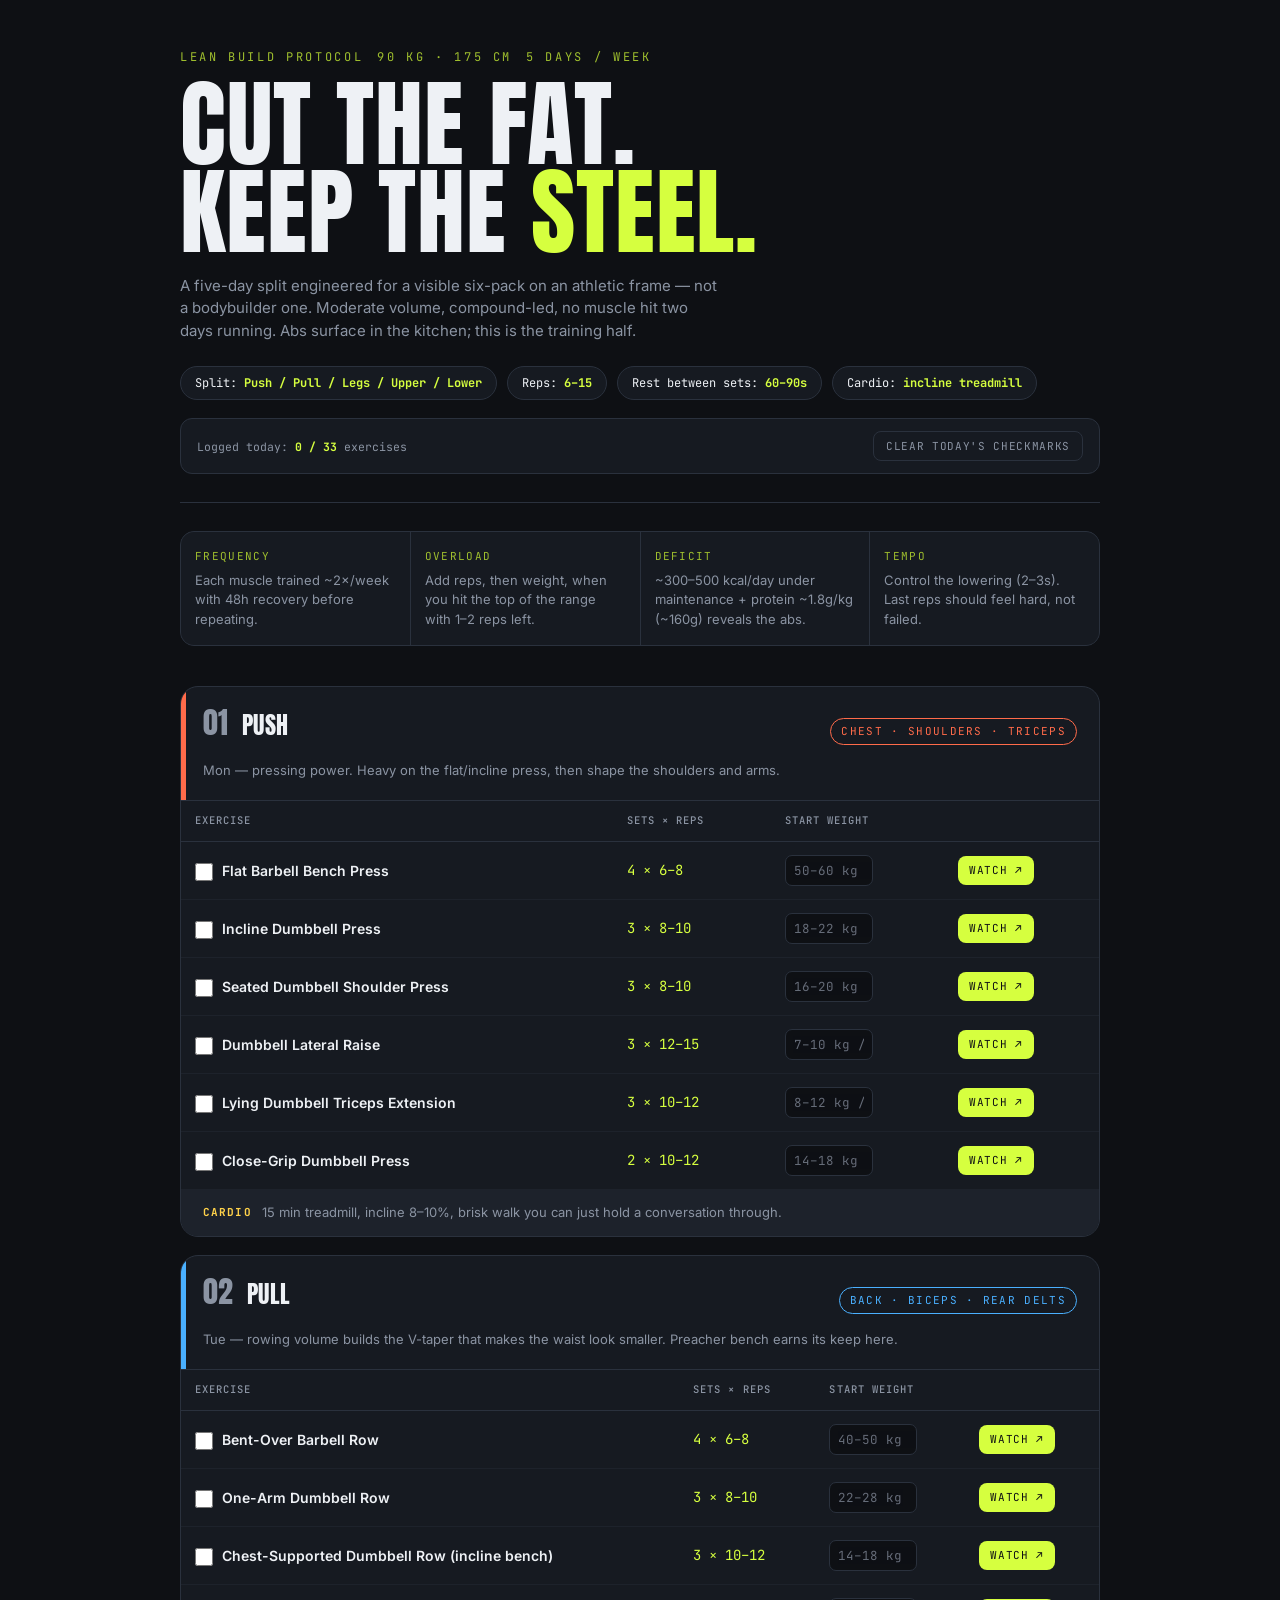
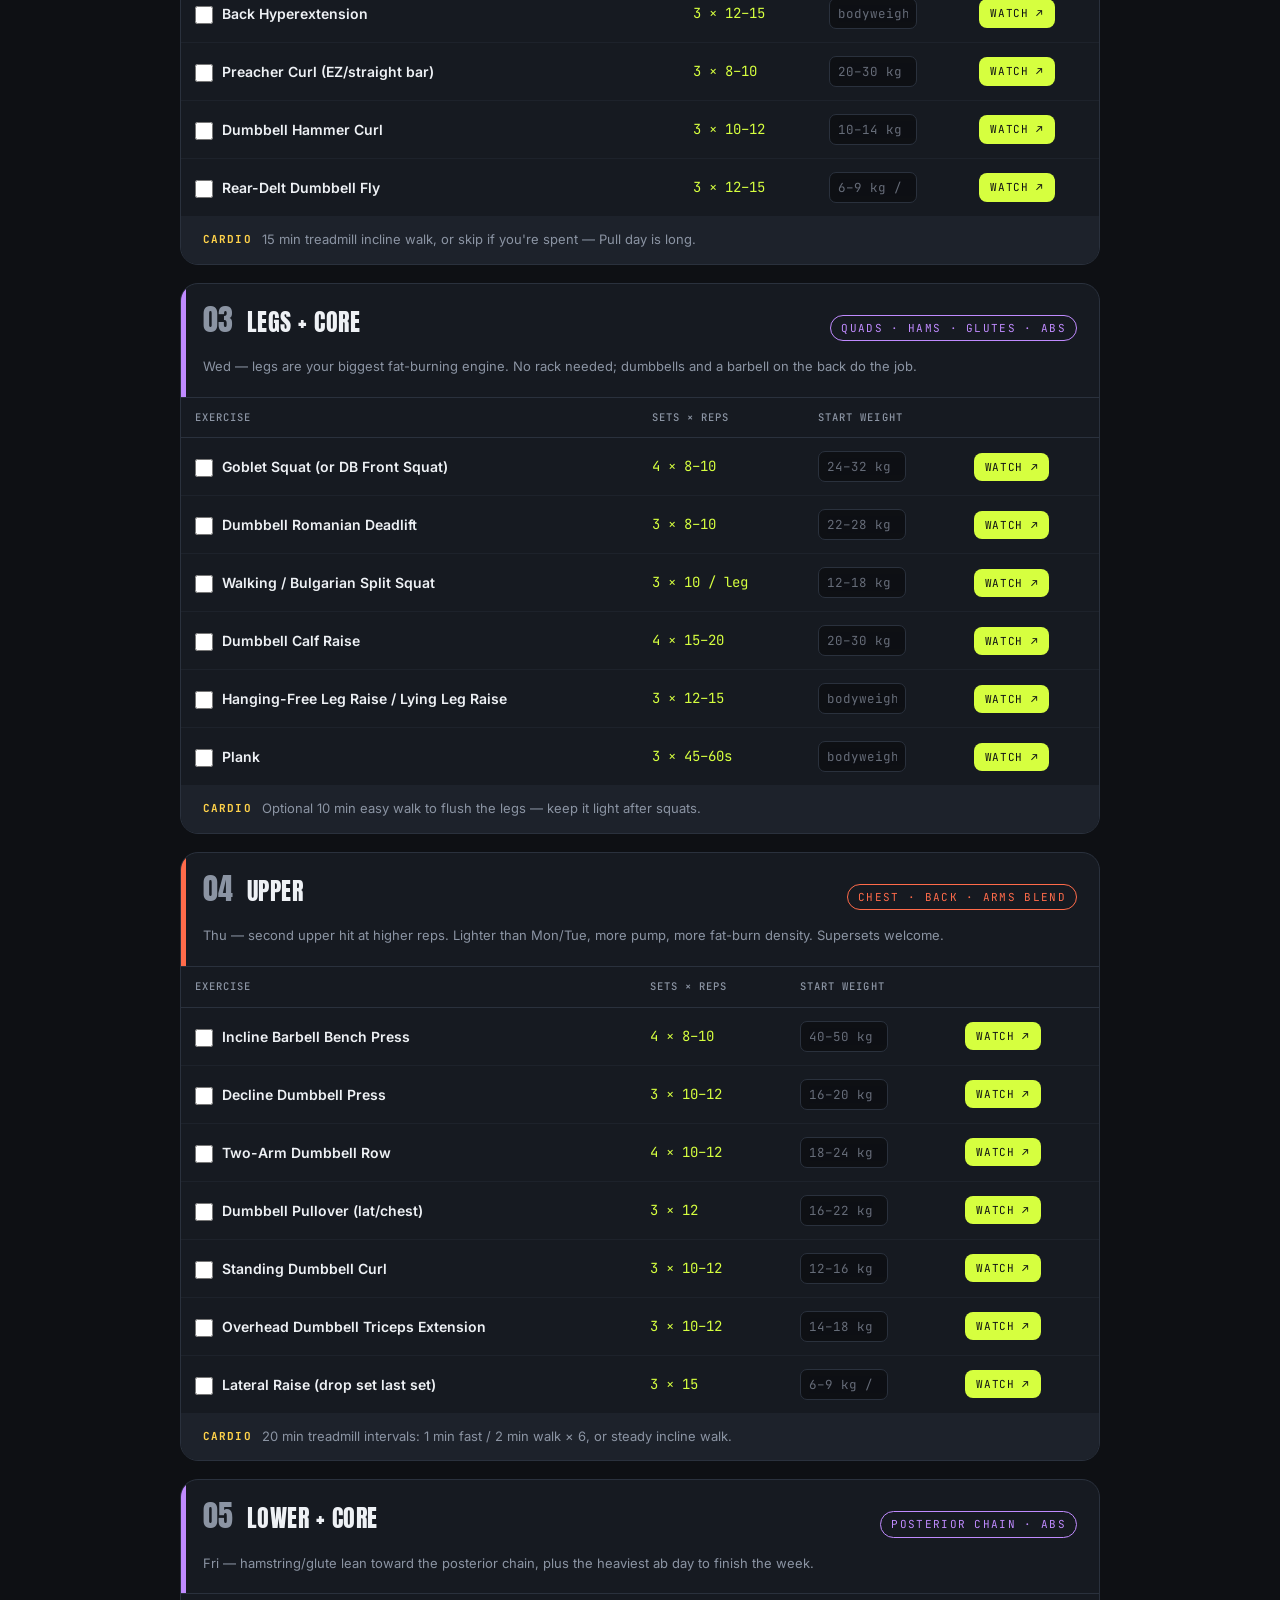
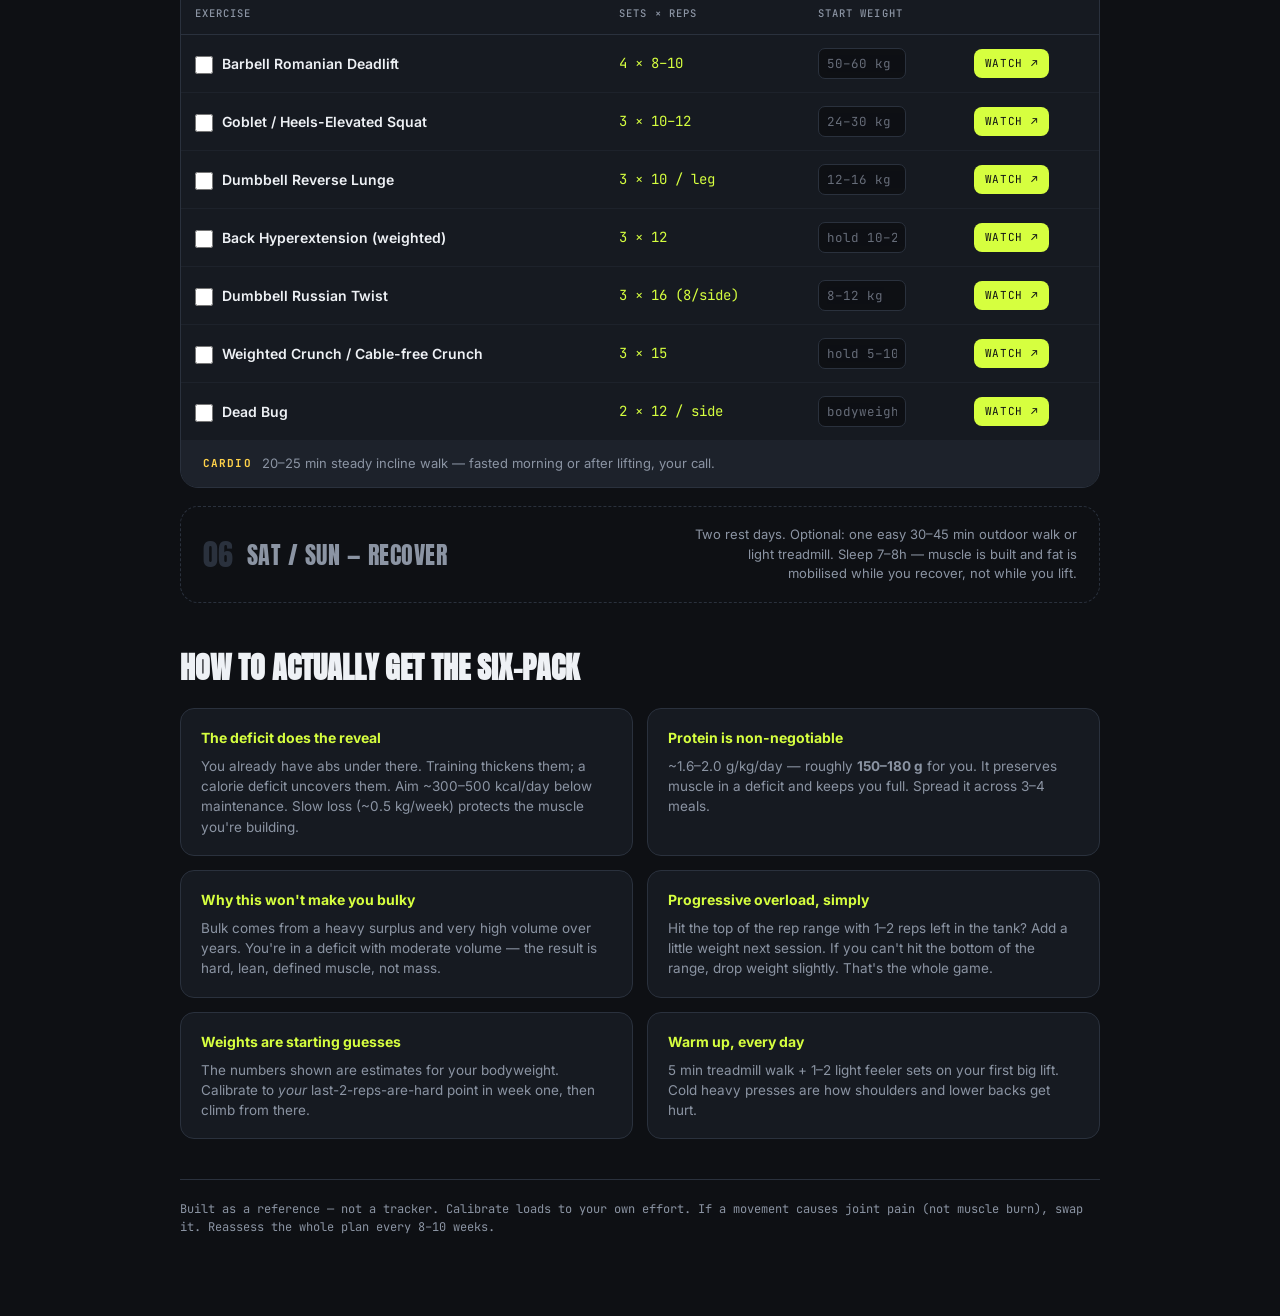
==== index.html @ 39e102d6 "chore: initial commit of existing single-page workout PWA" ====
<!DOCTYPE html>
<html lang="en">
<head>
<meta charset="UTF-8">
<meta name="viewport" content="width=device-width, initial-scale=1.0">
<title>5-Day Lean Build Plan</title>
<link rel="manifest" href="manifest.json">
<meta name="theme-color" content="#0e1014">
<link rel="icon" href="icon-192.png">
<link rel="apple-touch-icon" href="icon-192.png">
<meta name="apple-mobile-web-app-capable" content="yes">
<meta name="apple-mobile-web-app-status-bar-style" content="black-translucent">
<meta name="apple-mobile-web-app-title" content="Lean Build">
<link rel="preconnect" href="https://fonts.googleapis.com">
<link rel="preconnect" href="https://fonts.gstatic.com" crossorigin>
<link href="https://fonts.googleapis.com/css2?family=Anton&family=Inter:wght@400;500;600;700&family=JetBrains+Mono:wght@500;700&display=swap" rel="stylesheet">
<style>
  :root{
    --bg:#0e1014;
    --panel:#161a21;
    --panel-2:#1d222b;
    --line:#2a313d;
    --ink:#eef1f5;
    --muted:#8b94a3;
    --accent:#d6ff3f;     /* electrolyte lime */
    --accent-dim:#9fbf2e;
    --push:#ff6b4a;
    --pull:#4ab0ff;
    --legs:#c08bff;
    --core:#ffd24a;
  }
  *{box-sizing:border-box;margin:0;padding:0}
  html{scroll-behavior:smooth}
  body{
    background:var(--bg);
    color:var(--ink);
    font-family:'Inter',system-ui,sans-serif;
    line-height:1.5;
    padding:0 16px 80px;
    -webkit-font-smoothing:antialiased;
  }
  .wrap{max-width:920px;margin:0 auto}

  /* HERO */
  header{
    padding:48px 0 28px;
    border-bottom:1px solid var(--line);
    margin-bottom:8px;
  }
  .eyebrow{
    font-family:'JetBrains Mono',monospace;
    font-size:12px;letter-spacing:.22em;text-transform:uppercase;
    color:var(--accent-dim);
    display:flex;gap:14px;flex-wrap:wrap;
  }
  h1{
    font-family:'Anton',sans-serif;
    font-weight:400;
    font-size:clamp(44px,10vw,96px);
    line-height:.92;
    letter-spacing:.01em;
    text-transform:uppercase;
    margin:14px 0 18px;
  }
  h1 span{color:var(--accent)}
  .lede{color:var(--muted);max-width:60ch;font-size:15px}
  .stats{
    display:flex;flex-wrap:wrap;gap:10px;margin-top:24px;
  }
  .chip{
    font-family:'JetBrains Mono',monospace;
    font-size:12px;
    background:var(--panel);
    border:1px solid var(--line);
    border-radius:999px;
    padding:7px 14px;
    color:var(--ink);
  }
  .chip b{color:var(--accent)}

  /* PRINCIPLES STRIP */
  .principles{
    display:grid;grid-template-columns:repeat(4,1fr);gap:1px;
    background:var(--line);border:1px solid var(--line);border-radius:14px;
    overflow:hidden;margin:28px 0 40px;
  }
  .principles div{background:var(--panel);padding:16px 14px}
  .principles dt{font-family:'JetBrains Mono',monospace;font-size:11px;letter-spacing:.12em;text-transform:uppercase;color:var(--accent-dim);margin-bottom:6px}
  .principles dd{font-size:13px;color:var(--muted)}

  /* DAY CARD */
  .day{
    background:var(--panel);
    border:1px solid var(--line);
    border-radius:18px;
    margin-bottom:18px;
    overflow:hidden;
  }
  .day-head{
    display:flex;align-items:baseline;gap:14px;flex-wrap:wrap;
    padding:20px 22px;
    border-bottom:1px solid var(--line);
    position:relative;
  }
  .day-head::before{
    content:"";position:absolute;left:0;top:0;bottom:0;width:5px;background:var(--tag,var(--accent));
  }
  .daynum{
    font-family:'Anton',sans-serif;font-size:30px;line-height:1;color:var(--muted);
  }
  .daytitle{font-family:'Anton',sans-serif;font-size:24px;text-transform:uppercase;letter-spacing:.02em}
  .daytag{
    font-family:'JetBrains Mono',monospace;font-size:11px;letter-spacing:.12em;text-transform:uppercase;
    padding:4px 10px;border-radius:999px;border:1px solid var(--tag);color:var(--tag);margin-left:auto;
  }
  .focus{width:100%;font-size:13px;color:var(--muted);margin-top:2px}

  table{width:100%;border-collapse:collapse}
  thead th{
    font-family:'JetBrains Mono',monospace;font-size:10.5px;letter-spacing:.1em;text-transform:uppercase;
    color:var(--muted);text-align:left;padding:12px 14px;border-bottom:1px solid var(--line);font-weight:500;
  }
  tbody td{padding:13px 14px;border-bottom:1px solid var(--panel-2);font-size:14px;vertical-align:middle}
  tbody tr:last-child td{border-bottom:none}
  tbody tr:hover{background:var(--panel-2)}
  .ex{font-weight:600}
  .sets{font-family:'JetBrains Mono',monospace;color:var(--accent);white-space:nowrap}
  .wt{font-family:'JetBrains Mono',monospace;color:var(--muted);white-space:nowrap;font-size:13px}
  .go{
    display:inline-flex;align-items:center;gap:5px;
    font-family:'JetBrains Mono',monospace;font-size:11px;letter-spacing:.06em;text-transform:uppercase;
    color:var(--bg);background:var(--accent);text-decoration:none;
    padding:6px 11px;border-radius:8px;white-space:nowrap;transition:transform .12s,background .12s;
  }
  .go:hover{background:#fff;transform:translateY(-1px)}
  .finisher{
    padding:14px 22px;background:var(--panel-2);font-size:13px;color:var(--muted);
    display:flex;gap:10px;align-items:flex-start;
  }
  .finisher b{color:var(--core);font-family:'JetBrains Mono',monospace;font-size:11px;letter-spacing:.1em;text-transform:uppercase;flex-shrink:0;padding-top:1px}

  .rest{
    background:transparent;border:1px dashed var(--line);
    display:flex;align-items:center;gap:14px;padding:18px 22px;
  }
  .rest .daynum{color:var(--line)}
  .rest .daytitle{color:var(--muted)}
  .rest p{font-size:13px;color:var(--muted);margin-left:auto;text-align:right;max-width:48ch}

  /* NOTES */
  section.notes{margin-top:42px}
  .notes h2{font-family:'Anton',sans-serif;font-size:30px;text-transform:uppercase;margin-bottom:18px}
  .notegrid{display:grid;grid-template-columns:1fr 1fr;gap:14px}
  .note{background:var(--panel);border:1px solid var(--line);border-radius:14px;padding:18px 20px}
  .note h3{font-size:14px;margin-bottom:8px;color:var(--accent)}
  .note p,.note li{font-size:13.5px;color:var(--muted)}
  .note ul{padding-left:18px;margin-top:4px}
  .note li{margin-bottom:4px}
  footer{margin-top:40px;padding-top:20px;border-top:1px solid var(--line);font-size:12px;color:var(--muted);font-family:'JetBrains Mono',monospace}

  @media(max-width:680px){
    .principles{grid-template-columns:1fr 1fr}
    .notegrid{grid-template-columns:1fr}
    .wt-h{font-size:9px}
    .daytag{margin-left:0}
  }

  /* TRACKING UI */
  .log-check{
    width:18px;height:18px;margin-right:9px;vertical-align:middle;
    accent-color:var(--accent);cursor:pointer;
  }
  tr.done td.ex{color:var(--accent-dim);text-decoration:line-through;text-decoration-color:var(--line)}
  .wt-input{
    width:88px;background:var(--bg);border:1px solid var(--line);border-radius:7px;
    color:var(--ink);font-family:'JetBrains Mono',monospace;font-size:12.5px;
    padding:6px 8px;
  }
  .wt-input::placeholder{color:var(--muted);opacity:.7}
  .wt-input:focus{outline:none;border-color:var(--accent)}
  .track-bar{
    display:flex;align-items:center;justify-content:space-between;gap:12px;flex-wrap:wrap;
    margin:18px 0 0;padding:12px 16px;background:var(--panel);border:1px solid var(--line);border-radius:12px;
  }
  .track-bar span{font-family:'JetBrains Mono',monospace;font-size:11.5px;color:var(--muted)}
  .track-bar span b{color:var(--accent)}
  #reset-today{
    font-family:'JetBrains Mono',monospace;font-size:11px;letter-spacing:.06em;text-transform:uppercase;
    background:transparent;border:1px solid var(--line);color:var(--muted);
    padding:7px 12px;border-radius:8px;cursor:pointer;transition:border-color .12s,color .12s;
  }
  #reset-today:hover{border-color:var(--push);color:var(--push)}
</style>
</head>
<body>
<div class="wrap">

  <header>
    <div class="eyebrow"><span>Lean Build Protocol</span><span>90 KG · 175 CM</span><span>5 Days / Week</span></div>
    <h1>Cut the fat.<br>Keep the <span>steel.</span></h1>
    <p class="lede">A five-day split engineered for a visible six-pack on an athletic frame — not a bodybuilder one. Moderate volume, compound-led, no muscle hit two days running. Abs surface in the kitchen; this is the training half.</p>
    <div class="stats">
      <span class="chip">Split: <b>Push / Pull / Legs / Upper / Lower</b></span>
      <span class="chip">Reps: <b>6–15</b></span>
      <span class="chip">Rest between sets: <b>60–90s</b></span>
      <span class="chip">Cardio: <b>incline treadmill</b></span>
    </div>
    <div class="track-bar">
      <span id="track-summary">Loading your saved progress…</span>
      <button id="reset-today">Clear today's checkmarks</button>
    </div>
  </header>

  <dl class="principles">
    <div><dt>Frequency</dt><dd>Each muscle trained ~2×/week with 48h recovery before repeating.</dd></div>
    <div><dt>Overload</dt><dd>Add reps, then weight, when you hit the top of the range with 1–2 reps left.</dd></div>
    <div><dt>Deficit</dt><dd>~300–500 kcal/day under maintenance + protein ~1.8g/kg (~160g) reveals the abs.</dd></div>
    <div><dt>Tempo</dt><dd>Control the lowering (2–3s). Last reps should feel hard, not failed.</dd></div>
  </dl>

  <!-- DAY 1 -->
  <article class="day" style="--tag:var(--push)">
    <div class="day-head">
      <span class="daynum">01</span>
      <span class="daytitle">Push</span>
      <span class="daytag">Chest · Shoulders · Triceps</span>
      <p class="focus">Mon — pressing power. Heavy on the flat/incline press, then shape the shoulders and arms.</p>
    </div>
    <table>
      <thead><tr><th>Exercise</th><th>Sets × Reps</th><th class="wt-h">Start weight</th><th></th></tr></thead>
      <tbody>
        <tr><td class="ex">Flat Barbell Bench Press</td><td class="sets">4 × 6–8</td><td class="wt">50–60 kg bar</td><td><a class="go" target="_blank" href="https://www.google.com/search?q=flat+barbell+bench+press+how+to">Watch ↗</a></td></tr>
        <tr><td class="ex">Incline Dumbbell Press</td><td class="sets">3 × 8–10</td><td class="wt">18–22 kg / hand</td><td><a class="go" target="_blank" href="https://www.google.com/search?q=incline+dumbbell+press+form">Watch ↗</a></td></tr>
        <tr><td class="ex">Seated Dumbbell Shoulder Press</td><td class="sets">3 × 8–10</td><td class="wt">16–20 kg / hand</td><td><a class="go" target="_blank" href="https://www.google.com/search?q=seated+dumbbell+shoulder+press">Watch ↗</a></td></tr>
        <tr><td class="ex">Dumbbell Lateral Raise</td><td class="sets">3 × 12–15</td><td class="wt">7–10 kg / hand</td><td><a class="go" target="_blank" href="https://www.google.com/search?q=dumbbell+lateral+raise+form">Watch ↗</a></td></tr>
        <tr><td class="ex">Lying Dumbbell Triceps Extension</td><td class="sets">3 × 10–12</td><td class="wt">8–12 kg / hand</td><td><a class="go" target="_blank" href="https://www.google.com/search?q=lying+dumbbell+triceps+extension+skullcrusher">Watch ↗</a></td></tr>
        <tr><td class="ex">Close-Grip Dumbbell Press</td><td class="sets">2 × 10–12</td><td class="wt">14–18 kg / hand</td><td><a class="go" target="_blank" href="https://www.google.com/search?q=close+grip+dumbbell+press+triceps">Watch ↗</a></td></tr>
      </tbody>
    </table>
    <div class="finisher"><b>Cardio</b><span>15 min treadmill, incline 8–10%, brisk walk you can just hold a conversation through.</span></div>
  </article>

  <!-- DAY 2 -->
  <article class="day" style="--tag:var(--pull)">
    <div class="day-head">
      <span class="daynum">02</span>
      <span class="daytitle">Pull</span>
      <span class="daytag">Back · Biceps · Rear Delts</span>
      <p class="focus">Tue — rowing volume builds the V-taper that makes the waist look smaller. Preacher bench earns its keep here.</p>
    </div>
    <table>
      <thead><tr><th>Exercise</th><th>Sets × Reps</th><th class="wt-h">Start weight</th><th></th></tr></thead>
      <tbody>
        <tr><td class="ex">Bent-Over Barbell Row</td><td class="sets">4 × 6–8</td><td class="wt">40–50 kg bar</td><td><a class="go" target="_blank" href="https://www.google.com/search?q=bent+over+barbell+row+form">Watch ↗</a></td></tr>
        <tr><td class="ex">One-Arm Dumbbell Row</td><td class="sets">3 × 8–10</td><td class="wt">22–28 kg</td><td><a class="go" target="_blank" href="https://www.google.com/search?q=one+arm+dumbbell+row+form">Watch ↗</a></td></tr>
        <tr><td class="ex">Chest-Supported Dumbbell Row (incline bench)</td><td class="sets">3 × 10–12</td><td class="wt">14–18 kg / hand</td><td><a class="go" target="_blank" href="https://www.google.com/search?q=chest+supported+incline+dumbbell+row">Watch ↗</a></td></tr>
        <tr><td class="ex">Back Hyperextension</td><td class="sets">3 × 12–15</td><td class="wt">bodyweight → hold plate</td><td><a class="go" target="_blank" href="https://www.google.com/search?q=back+hyperextension+chair+form">Watch ↗</a></td></tr>
        <tr><td class="ex">Preacher Curl (EZ/straight bar)</td><td class="sets">3 × 8–10</td><td class="wt">20–30 kg bar</td><td><a class="go" target="_blank" href="https://www.google.com/search?q=barbell+preacher+curl+form">Watch ↗</a></td></tr>
        <tr><td class="ex">Dumbbell Hammer Curl</td><td class="sets">3 × 10–12</td><td class="wt">10–14 kg / hand</td><td><a class="go" target="_blank" href="https://www.google.com/search?q=dumbbell+hammer+curl+form">Watch ↗</a></td></tr>
        <tr><td class="ex">Rear-Delt Dumbbell Fly</td><td class="sets">3 × 12–15</td><td class="wt">6–9 kg / hand</td><td><a class="go" target="_blank" href="https://www.google.com/search?q=rear+delt+dumbbell+fly+bent+over">Watch ↗</a></td></tr>
      </tbody>
    </table>
    <div class="finisher"><b>Cardio</b><span>15 min treadmill incline walk, or skip if you're spent — Pull day is long.</span></div>
  </article>

  <!-- DAY 3 -->
  <article class="day" style="--tag:var(--legs)">
    <div class="day-head">
      <span class="daynum">03</span>
      <span class="daytitle">Legs + Core</span>
      <span class="daytag">Quads · Hams · Glutes · Abs</span>
      <p class="focus">Wed — legs are your biggest fat-burning engine. No rack needed; dumbbells and a barbell on the back do the job.</p>
    </div>
    <table>
      <thead><tr><th>Exercise</th><th>Sets × Reps</th><th class="wt-h">Start weight</th><th></th></tr></thead>
      <tbody>
        <tr><td class="ex">Goblet Squat (or DB Front Squat)</td><td class="sets">4 × 8–10</td><td class="wt">24–32 kg DB</td><td><a class="go" target="_blank" href="https://www.google.com/search?q=goblet+squat+form">Watch ↗</a></td></tr>
        <tr><td class="ex">Dumbbell Romanian Deadlift</td><td class="sets">3 × 8–10</td><td class="wt">22–28 kg / hand</td><td><a class="go" target="_blank" href="https://www.google.com/search?q=dumbbell+romanian+deadlift+form">Watch ↗</a></td></tr>
        <tr><td class="ex">Walking / Bulgarian Split Squat</td><td class="sets">3 × 10 / leg</td><td class="wt">12–18 kg / hand</td><td><a class="go" target="_blank" href="https://www.google.com/search?q=bulgarian+split+squat+dumbbell+form">Watch ↗</a></td></tr>
        <tr><td class="ex">Dumbbell Calf Raise</td><td class="sets">4 × 15–20</td><td class="wt">20–30 kg / hand</td><td><a class="go" target="_blank" href="https://www.google.com/search?q=standing+dumbbell+calf+raise">Watch ↗</a></td></tr>
        <tr><td class="ex">Hanging-Free Leg Raise / Lying Leg Raise</td><td class="sets">3 × 12–15</td><td class="wt">bodyweight</td><td><a class="go" target="_blank" href="https://www.google.com/search?q=lying+leg+raise+abs+form">Watch ↗</a></td></tr>
        <tr><td class="ex">Plank</td><td class="sets">3 × 45–60s</td><td class="wt">bodyweight</td><td><a class="go" target="_blank" href="https://www.google.com/search?q=plank+exercise+form">Watch ↗</a></td></tr>
      </tbody>
    </table>
    <div class="finisher"><b>Cardio</b><span>Optional 10 min easy walk to flush the legs — keep it light after squats.</span></div>
  </article>

  <!-- DAY 4 -->
  <article class="day" style="--tag:var(--push)">
    <div class="day-head">
      <span class="daynum">04</span>
      <span class="daytitle">Upper</span>
      <span class="daytag">Chest · Back · Arms blend</span>
      <p class="focus">Thu — second upper hit at higher reps. Lighter than Mon/Tue, more pump, more fat-burn density. Supersets welcome.</p>
    </div>
    <table>
      <thead><tr><th>Exercise</th><th>Sets × Reps</th><th class="wt-h">Start weight</th><th></th></tr></thead>
      <tbody>
        <tr><td class="ex">Incline Barbell Bench Press</td><td class="sets">4 × 8–10</td><td class="wt">40–50 kg bar</td><td><a class="go" target="_blank" href="https://www.google.com/search?q=incline+barbell+bench+press+form">Watch ↗</a></td></tr>
        <tr><td class="ex">Decline Dumbbell Press</td><td class="sets">3 × 10–12</td><td class="wt">16–20 kg / hand</td><td><a class="go" target="_blank" href="https://www.google.com/search?q=decline+dumbbell+press+form">Watch ↗</a></td></tr>
        <tr><td class="ex">Two-Arm Dumbbell Row</td><td class="sets">4 × 10–12</td><td class="wt">18–24 kg / hand</td><td><a class="go" target="_blank" href="https://www.google.com/search?q=two+arm+dumbbell+row+bent+over">Watch ↗</a></td></tr>
        <tr><td class="ex">Dumbbell Pullover (lat/chest)</td><td class="sets">3 × 12</td><td class="wt">16–22 kg</td><td><a class="go" target="_blank" href="https://www.google.com/search?q=dumbbell+pullover+form">Watch ↗</a></td></tr>
        <tr><td class="ex">Standing Dumbbell Curl</td><td class="sets">3 × 10–12</td><td class="wt">12–16 kg / hand</td><td><a class="go" target="_blank" href="https://www.google.com/search?q=standing+dumbbell+biceps+curl+form">Watch ↗</a></td></tr>
        <tr><td class="ex">Overhead Dumbbell Triceps Extension</td><td class="sets">3 × 10–12</td><td class="wt">14–18 kg</td><td><a class="go" target="_blank" href="https://www.google.com/search?q=overhead+dumbbell+triceps+extension">Watch ↗</a></td></tr>
        <tr><td class="ex">Lateral Raise (drop set last set)</td><td class="sets">3 × 15</td><td class="wt">6–9 kg / hand</td><td><a class="go" target="_blank" href="https://www.google.com/search?q=dumbbell+lateral+raise+drop+set">Watch ↗</a></td></tr>
      </tbody>
    </table>
    <div class="finisher"><b>Cardio</b><span>20 min treadmill intervals: 1 min fast / 2 min walk × 6, or steady incline walk.</span></div>
  </article>

  <!-- DAY 5 -->
  <article class="day" style="--tag:var(--legs)">
    <div class="day-head">
      <span class="daynum">05</span>
      <span class="daytitle">Lower + Core</span>
      <span class="daytag">Posterior chain · Abs</span>
      <p class="focus">Fri — hamstring/glute lean toward the posterior chain, plus the heaviest ab day to finish the week.</p>
    </div>
    <table>
      <thead><tr><th>Exercise</th><th>Sets × Reps</th><th class="wt-h">Start weight</th><th></th></tr></thead>
      <tbody>
        <tr><td class="ex">Barbell Romanian Deadlift</td><td class="sets">4 × 8–10</td><td class="wt">50–60 kg bar</td><td><a class="go" target="_blank" href="https://www.google.com/search?q=barbell+romanian+deadlift+form">Watch ↗</a></td></tr>
        <tr><td class="ex">Goblet / Heels-Elevated Squat</td><td class="sets">3 × 10–12</td><td class="wt">24–30 kg DB</td><td><a class="go" target="_blank" href="https://www.google.com/search?q=heels+elevated+goblet+squat">Watch ↗</a></td></tr>
        <tr><td class="ex">Dumbbell Reverse Lunge</td><td class="sets">3 × 10 / leg</td><td class="wt">12–16 kg / hand</td><td><a class="go" target="_blank" href="https://www.google.com/search?q=dumbbell+reverse+lunge+form">Watch ↗</a></td></tr>
        <tr><td class="ex">Back Hyperextension (weighted)</td><td class="sets">3 × 12</td><td class="wt">hold 10–20 kg plate</td><td><a class="go" target="_blank" href="https://www.google.com/search?q=weighted+back+hyperextension">Watch ↗</a></td></tr>
        <tr><td class="ex">Dumbbell Russian Twist</td><td class="sets">3 × 16 (8/side)</td><td class="wt">8–12 kg</td><td><a class="go" target="_blank" href="https://www.google.com/search?q=dumbbell+russian+twist+form">Watch ↗</a></td></tr>
        <tr><td class="ex">Weighted Crunch / Cable-free Crunch</td><td class="sets">3 × 15</td><td class="wt">hold 5–10 kg DB</td><td><a class="go" target="_blank" href="https://www.google.com/search?q=weighted+crunch+form">Watch ↗</a></td></tr>
        <tr><td class="ex">Dead Bug</td><td class="sets">2 × 12 / side</td><td class="wt">bodyweight</td><td><a class="go" target="_blank" href="https://www.google.com/search?q=dead+bug+core+exercise">Watch ↗</a></td></tr>
      </tbody>
    </table>
    <div class="finisher"><b>Cardio</b><span>20–25 min steady incline walk — fasted morning or after lifting, your call.</span></div>
  </article>

  <!-- REST -->
  <article class="day rest">
    <span class="daynum">06</span>
    <span class="daytitle">Sat / Sun — Recover</span>
    <p>Two rest days. Optional: one easy 30–45 min outdoor walk or light treadmill. Sleep 7–8h — muscle is built and fat is mobilised while you recover, not while you lift.</p>
  </article>

  <!-- NOTES -->
  <section class="notes">
    <h2>How to actually get the six-pack</h2>
    <div class="notegrid">
      <div class="note">
        <h3>The deficit does the reveal</h3>
        <p>You already have abs under there. Training thickens them; a calorie deficit uncovers them. Aim ~300–500 kcal/day below maintenance. Slow loss (~0.5 kg/week) protects the muscle you're building.</p>
      </div>
      <div class="note">
        <h3>Protein is non-negotiable</h3>
        <p>~1.6–2.0 g/kg/day — roughly <b>150–180 g</b> for you. It preserves muscle in a deficit and keeps you full. Spread it across 3–4 meals.</p>
      </div>
      <div class="note">
        <h3>Why this won't make you bulky</h3>
        <p>Bulk comes from a heavy surplus and very high volume over years. You're in a deficit with moderate volume — the result is hard, lean, defined muscle, not mass.</p>
      </div>
      <div class="note">
        <h3>Progressive overload, simply</h3>
        <p>Hit the top of the rep range with 1–2 reps left in the tank? Add a little weight next session. If you can't hit the bottom of the range, drop weight slightly. That's the whole game.</p>
      </div>
      <div class="note">
        <h3>Weights are starting guesses</h3>
        <p>The numbers shown are estimates for your bodyweight. Calibrate to <i>your</i> last-2-reps-are-hard point in week one, then climb from there.</p>
      </div>
      <div class="note">
        <h3>Warm up, every day</h3>
        <p>5 min treadmill walk + 1–2 light feeler sets on your first big lift. Cold heavy presses are how shoulders and lower backs get hurt.</p>
      </div>
    </div>
  </section>

  <footer>
    Built as a reference — not a tracker. Calibrate loads to your own effort. If a movement causes joint pain (not muscle burn), swap it. Reassess the whole plan every 8–10 weeks.
  </footer>

</div>

<script>
(function(){
  var STORAGE_KEY = 'leanbuild-progress-v1';
  var today = new Date().toISOString().slice(0,10);
  var store = {};
  try { store = JSON.parse(localStorage.getItem(STORAGE_KEY)) || {}; } catch(e){ store = {}; }

  function slug(s){
    return s.toLowerCase().replace(/[^a-z0-9]+/g,'-').replace(/(^-|-$)/g,'');
  }
  function save(){
    localStorage.setItem(STORAGE_KEY, JSON.stringify(store));
    updateSummary();
  }
  function updateSummary(){
    var total = 0, doneToday = 0;
    document.querySelectorAll('article.day tbody tr').forEach(function(tr){ total++; if(tr.classList.contains('done')) doneToday++; });
    var el = document.getElementById('track-summary');
    if(el) el.innerHTML = 'Logged today: <b>' + doneToday + ' / ' + total + '</b> exercises';
  }

  document.querySelectorAll('article.day').forEach(function(day){
    var dayNumEl = day.querySelector('.daynum');
    if(!dayNumEl) return;
    var dayId = 'd' + dayNumEl.textContent.trim();

    day.querySelectorAll('tbody tr').forEach(function(tr){
      var exCell = tr.querySelector('td.ex');
      var wtCell = tr.querySelector('td.wt');
      if(!exCell) return;
      var exId = dayId + '-' + slug(exCell.textContent);
      var rec = store[exId] || {};

      var cb = document.createElement('input');
      cb.type = 'checkbox';
      cb.className = 'log-check';
      cb.checked = rec.done === today;
      if(cb.checked) tr.classList.add('done');
      cb.addEventListener('change', function(){
        store[exId] = store[exId] || {};
        store[exId].done = cb.checked ? today : null;
        tr.classList.toggle('done', cb.checked);
        save();
      });
      exCell.prepend(cb);

      if(wtCell){
        var original = wtCell.textContent.trim();
        wtCell.innerHTML = '';
        var input = document.createElement('input');
        input.type = 'text';
        input.className = 'wt-input';
        input.placeholder = original;
        input.value = rec.weight || '';
        input.addEventListener('change', function(){
          store[exId] = store[exId] || {};
          store[exId].weight = input.value;
          save();
        });
        wtCell.appendChild(input);
      }
    });
  });

  updateSummary();

  var resetBtn = document.getElementById('reset-today');
  if(resetBtn){
    resetBtn.addEventListener('click', function(){
      if(!confirm("Clear today's checkmarks? Your logged weights stay saved.")) return;
      Object.keys(store).forEach(function(k){ if(store[k]) store[k].done = null; });
      save();
      location.reload();
    });
  }

  if('serviceWorker' in navigator){
    window.addEventListener('load', function(){
      navigator.serviceWorker.register('sw.js').catch(function(){});
    });
  }
})();
</script>

</body>
</html>
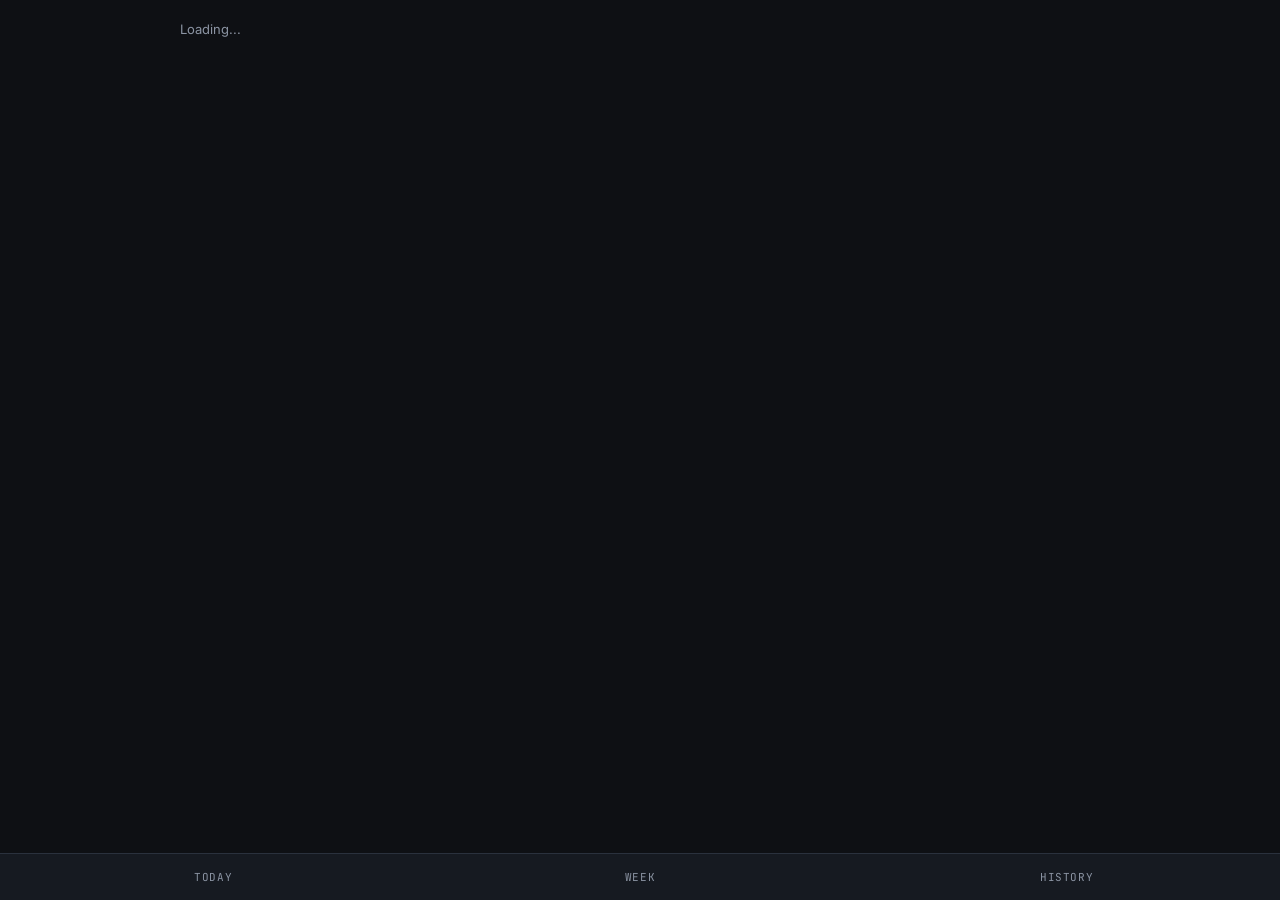
==== commit e39d1063: "feat: scaffold multi-file PWA shell with bottom nav" ====
--- a/index.html
+++ b/index.html
@@ -3,7 +3,7 @@
 <head>
 <meta charset="UTF-8">
 <meta name="viewport" content="width=device-width, initial-scale=1.0">
-<title>5-Day Lean Build Plan</title>
+<title>Lean Build</title>
 <link rel="manifest" href="manifest.json">
 <meta name="theme-color" content="#0e1014">
 <link rel="icon" href="icon-192.png">
@@ -14,450 +14,17 @@
 <link rel="preconnect" href="https://fonts.googleapis.com">
 <link rel="preconnect" href="https://fonts.gstatic.com" crossorigin>
 <link href="https://fonts.googleapis.com/css2?family=Anton&family=Inter:wght@400;500;600;700&family=JetBrains+Mono:wght@500;700&display=swap" rel="stylesheet">
-<style>
-  :root{
-    --bg:#0e1014;
-    --panel:#161a21;
-    --panel-2:#1d222b;
-    --line:#2a313d;
-    --ink:#eef1f5;
-    --muted:#8b94a3;
-    --accent:#d6ff3f;     /* electrolyte lime */
-    --accent-dim:#9fbf2e;
-    --push:#ff6b4a;
-    --pull:#4ab0ff;
-    --legs:#c08bff;
-    --core:#ffd24a;
-  }
-  *{box-sizing:border-box;margin:0;padding:0}
-  html{scroll-behavior:smooth}
-  body{
-    background:var(--bg);
-    color:var(--ink);
-    font-family:'Inter',system-ui,sans-serif;
-    line-height:1.5;
-    padding:0 16px 80px;
-    -webkit-font-smoothing:antialiased;
-  }
-  .wrap{max-width:920px;margin:0 auto}
-
-  /* HERO */
-  header{
-    padding:48px 0 28px;
-    border-bottom:1px solid var(--line);
-    margin-bottom:8px;
-  }
-  .eyebrow{
-    font-family:'JetBrains Mono',monospace;
-    font-size:12px;letter-spacing:.22em;text-transform:uppercase;
-    color:var(--accent-dim);
-    display:flex;gap:14px;flex-wrap:wrap;
-  }
-  h1{
-    font-family:'Anton',sans-serif;
-    font-weight:400;
-    font-size:clamp(44px,10vw,96px);
-    line-height:.92;
-    letter-spacing:.01em;
-    text-transform:uppercase;
-    margin:14px 0 18px;
-  }
-  h1 span{color:var(--accent)}
-  .lede{color:var(--muted);max-width:60ch;font-size:15px}
-  .stats{
-    display:flex;flex-wrap:wrap;gap:10px;margin-top:24px;
-  }
-  .chip{
-    font-family:'JetBrains Mono',monospace;
-    font-size:12px;
-    background:var(--panel);
-    border:1px solid var(--line);
-    border-radius:999px;
-    padding:7px 14px;
-    color:var(--ink);
-  }
-  .chip b{color:var(--accent)}
-
-  /* PRINCIPLES STRIP */
-  .principles{
-    display:grid;grid-template-columns:repeat(4,1fr);gap:1px;
-    background:var(--line);border:1px solid var(--line);border-radius:14px;
-    overflow:hidden;margin:28px 0 40px;
-  }
-  .principles div{background:var(--panel);padding:16px 14px}
-  .principles dt{font-family:'JetBrains Mono',monospace;font-size:11px;letter-spacing:.12em;text-transform:uppercase;color:var(--accent-dim);margin-bottom:6px}
-  .principles dd{font-size:13px;color:var(--muted)}
-
-  /* DAY CARD */
-  .day{
-    background:var(--panel);
-    border:1px solid var(--line);
-    border-radius:18px;
-    margin-bottom:18px;
-    overflow:hidden;
-  }
-  .day-head{
-    display:flex;align-items:baseline;gap:14px;flex-wrap:wrap;
-    padding:20px 22px;
-    border-bottom:1px solid var(--line);
-    position:relative;
-  }
-  .day-head::before{
-    content:"";position:absolute;left:0;top:0;bottom:0;width:5px;background:var(--tag,var(--accent));
-  }
-  .daynum{
-    font-family:'Anton',sans-serif;font-size:30px;line-height:1;color:var(--muted);
-  }
-  .daytitle{font-family:'Anton',sans-serif;font-size:24px;text-transform:uppercase;letter-spacing:.02em}
-  .daytag{
-    font-family:'JetBrains Mono',monospace;font-size:11px;letter-spacing:.12em;text-transform:uppercase;
-    padding:4px 10px;border-radius:999px;border:1px solid var(--tag);color:var(--tag);margin-left:auto;
-  }
-  .focus{width:100%;font-size:13px;color:var(--muted);margin-top:2px}
-
-  table{width:100%;border-collapse:collapse}
-  thead th{
-    font-family:'JetBrains Mono',monospace;font-size:10.5px;letter-spacing:.1em;text-transform:uppercase;
-    color:var(--muted);text-align:left;padding:12px 14px;border-bottom:1px solid var(--line);font-weight:500;
-  }
-  tbody td{padding:13px 14px;border-bottom:1px solid var(--panel-2);font-size:14px;vertical-align:middle}
-  tbody tr:last-child td{border-bottom:none}
-  tbody tr:hover{background:var(--panel-2)}
-  .ex{font-weight:600}
-  .sets{font-family:'JetBrains Mono',monospace;color:var(--accent);white-space:nowrap}
-  .wt{font-family:'JetBrains Mono',monospace;color:var(--muted);white-space:nowrap;font-size:13px}
-  .go{
-    display:inline-flex;align-items:center;gap:5px;
-    font-family:'JetBrains Mono',monospace;font-size:11px;letter-spacing:.06em;text-transform:uppercase;
-    color:var(--bg);background:var(--accent);text-decoration:none;
-    padding:6px 11px;border-radius:8px;white-space:nowrap;transition:transform .12s,background .12s;
-  }
-  .go:hover{background:#fff;transform:translateY(-1px)}
-  .finisher{
-    padding:14px 22px;background:var(--panel-2);font-size:13px;color:var(--muted);
-    display:flex;gap:10px;align-items:flex-start;
-  }
-  .finisher b{color:var(--core);font-family:'JetBrains Mono',monospace;font-size:11px;letter-spacing:.1em;text-transform:uppercase;flex-shrink:0;padding-top:1px}
-
-  .rest{
-    background:transparent;border:1px dashed var(--line);
-    display:flex;align-items:center;gap:14px;padding:18px 22px;
-  }
-  .rest .daynum{color:var(--line)}
-  .rest .daytitle{color:var(--muted)}
-  .rest p{font-size:13px;color:var(--muted);margin-left:auto;text-align:right;max-width:48ch}
-
-  /* NOTES */
-  section.notes{margin-top:42px}
-  .notes h2{font-family:'Anton',sans-serif;font-size:30px;text-transform:uppercase;margin-bottom:18px}
-  .notegrid{display:grid;grid-template-columns:1fr 1fr;gap:14px}
-  .note{background:var(--panel);border:1px solid var(--line);border-radius:14px;padding:18px 20px}
-  .note h3{font-size:14px;margin-bottom:8px;color:var(--accent)}
-  .note p,.note li{font-size:13.5px;color:var(--muted)}
-  .note ul{padding-left:18px;margin-top:4px}
-  .note li{margin-bottom:4px}
-  footer{margin-top:40px;padding-top:20px;border-top:1px solid var(--line);font-size:12px;color:var(--muted);font-family:'JetBrains Mono',monospace}
-
-  @media(max-width:680px){
-    .principles{grid-template-columns:1fr 1fr}
-    .notegrid{grid-template-columns:1fr}
-    .wt-h{font-size:9px}
-    .daytag{margin-left:0}
-  }
-
-  /* TRACKING UI */
-  .log-check{
-    width:18px;height:18px;margin-right:9px;vertical-align:middle;
-    accent-color:var(--accent);cursor:pointer;
-  }
-  tr.done td.ex{color:var(--accent-dim);text-decoration:line-through;text-decoration-color:var(--line)}
-  .wt-input{
-    width:88px;background:var(--bg);border:1px solid var(--line);border-radius:7px;
-    color:var(--ink);font-family:'JetBrains Mono',monospace;font-size:12.5px;
-    padding:6px 8px;
-  }
-  .wt-input::placeholder{color:var(--muted);opacity:.7}
-  .wt-input:focus{outline:none;border-color:var(--accent)}
-  .track-bar{
-    display:flex;align-items:center;justify-content:space-between;gap:12px;flex-wrap:wrap;
-    margin:18px 0 0;padding:12px 16px;background:var(--panel);border:1px solid var(--line);border-radius:12px;
-  }
-  .track-bar span{font-family:'JetBrains Mono',monospace;font-size:11.5px;color:var(--muted)}
-  .track-bar span b{color:var(--accent)}
-  #reset-today{
-    font-family:'JetBrains Mono',monospace;font-size:11px;letter-spacing:.06em;text-transform:uppercase;
-    background:transparent;border:1px solid var(--line);color:var(--muted);
-    padding:7px 12px;border-radius:8px;cursor:pointer;transition:border-color .12s,color .12s;
-  }
-  #reset-today:hover{border-color:var(--push);color:var(--push)}
-</style>
+<link rel="stylesheet" href="css/styles.css">
 </head>
 <body>
-<div class="wrap">
+<div class="wrap" id="view-root"></div>
 
-  <header>
-    <div class="eyebrow"><span>Lean Build Protocol</span><span>90 KG · 175 CM</span><span>5 Days / Week</span></div>
-    <h1>Cut the fat.<br>Keep the <span>steel.</span></h1>
-    <p class="lede">A five-day split engineered for a visible six-pack on an athletic frame — not a bodybuilder one. Moderate volume, compound-led, no muscle hit two days running. Abs surface in the kitchen; this is the training half.</p>
-    <div class="stats">
-      <span class="chip">Split: <b>Push / Pull / Legs / Upper / Lower</b></span>
-      <span class="chip">Reps: <b>6–15</b></span>
-      <span class="chip">Rest between sets: <b>60–90s</b></span>
-      <span class="chip">Cardio: <b>incline treadmill</b></span>
-    </div>
-    <div class="track-bar">
-      <span id="track-summary">Loading your saved progress…</span>
-      <button id="reset-today">Clear today's checkmarks</button>
-    </div>
-  </header>
+<nav class="bottom-nav" id="bottom-nav">
+  <button data-tab="today">Today</button>
+  <button data-tab="week">Week</button>
+  <button data-tab="history">History</button>
+</nav>
 
-  <dl class="principles">
-    <div><dt>Frequency</dt><dd>Each muscle trained ~2×/week with 48h recovery before repeating.</dd></div>
-    <div><dt>Overload</dt><dd>Add reps, then weight, when you hit the top of the range with 1–2 reps left.</dd></div>
-    <div><dt>Deficit</dt><dd>~300–500 kcal/day under maintenance + protein ~1.8g/kg (~160g) reveals the abs.</dd></div>
-    <div><dt>Tempo</dt><dd>Control the lowering (2–3s). Last reps should feel hard, not failed.</dd></div>
-  </dl>
-
-  <!-- DAY 1 -->
-  <article class="day" style="--tag:var(--push)">
-    <div class="day-head">
-      <span class="daynum">01</span>
-      <span class="daytitle">Push</span>
-      <span class="daytag">Chest · Shoulders · Triceps</span>
-      <p class="focus">Mon — pressing power. Heavy on the flat/incline press, then shape the shoulders and arms.</p>
-    </div>
-    <table>
-      <thead><tr><th>Exercise</th><th>Sets × Reps</th><th class="wt-h">Start weight</th><th></th></tr></thead>
-      <tbody>
-        <tr><td class="ex">Flat Barbell Bench Press</td><td class="sets">4 × 6–8</td><td class="wt">50–60 kg bar</td><td><a class="go" target="_blank" href="https://www.google.com/search?q=flat+barbell+bench+press+how+to">Watch ↗</a></td></tr>
-        <tr><td class="ex">Incline Dumbbell Press</td><td class="sets">3 × 8–10</td><td class="wt">18–22 kg / hand</td><td><a class="go" target="_blank" href="https://www.google.com/search?q=incline+dumbbell+press+form">Watch ↗</a></td></tr>
-        <tr><td class="ex">Seated Dumbbell Shoulder Press</td><td class="sets">3 × 8–10</td><td class="wt">16–20 kg / hand</td><td><a class="go" target="_blank" href="https://www.google.com/search?q=seated+dumbbell+shoulder+press">Watch ↗</a></td></tr>
-        <tr><td class="ex">Dumbbell Lateral Raise</td><td class="sets">3 × 12–15</td><td class="wt">7–10 kg / hand</td><td><a class="go" target="_blank" href="https://www.google.com/search?q=dumbbell+lateral+raise+form">Watch ↗</a></td></tr>
-        <tr><td class="ex">Lying Dumbbell Triceps Extension</td><td class="sets">3 × 10–12</td><td class="wt">8–12 kg / hand</td><td><a class="go" target="_blank" href="https://www.google.com/search?q=lying+dumbbell+triceps+extension+skullcrusher">Watch ↗</a></td></tr>
-        <tr><td class="ex">Close-Grip Dumbbell Press</td><td class="sets">2 × 10–12</td><td class="wt">14–18 kg / hand</td><td><a class="go" target="_blank" href="https://www.google.com/search?q=close+grip+dumbbell+press+triceps">Watch ↗</a></td></tr>
-      </tbody>
-    </table>
-    <div class="finisher"><b>Cardio</b><span>15 min treadmill, incline 8–10%, brisk walk you can just hold a conversation through.</span></div>
-  </article>
-
-  <!-- DAY 2 -->
-  <article class="day" style="--tag:var(--pull)">
-    <div class="day-head">
-      <span class="daynum">02</span>
-      <span class="daytitle">Pull</span>
-      <span class="daytag">Back · Biceps · Rear Delts</span>
-      <p class="focus">Tue — rowing volume builds the V-taper that makes the waist look smaller. Preacher bench earns its keep here.</p>
-    </div>
-    <table>
-      <thead><tr><th>Exercise</th><th>Sets × Reps</th><th class="wt-h">Start weight</th><th></th></tr></thead>
-      <tbody>
-        <tr><td class="ex">Bent-Over Barbell Row</td><td class="sets">4 × 6–8</td><td class="wt">40–50 kg bar</td><td><a class="go" target="_blank" href="https://www.google.com/search?q=bent+over+barbell+row+form">Watch ↗</a></td></tr>
-        <tr><td class="ex">One-Arm Dumbbell Row</td><td class="sets">3 × 8–10</td><td class="wt">22–28 kg</td><td><a class="go" target="_blank" href="https://www.google.com/search?q=one+arm+dumbbell+row+form">Watch ↗</a></td></tr>
-        <tr><td class="ex">Chest-Supported Dumbbell Row (incline bench)</td><td class="sets">3 × 10–12</td><td class="wt">14–18 kg / hand</td><td><a class="go" target="_blank" href="https://www.google.com/search?q=chest+supported+incline+dumbbell+row">Watch ↗</a></td></tr>
-        <tr><td class="ex">Back Hyperextension</td><td class="sets">3 × 12–15</td><td class="wt">bodyweight → hold plate</td><td><a class="go" target="_blank" href="https://www.google.com/search?q=back+hyperextension+chair+form">Watch ↗</a></td></tr>
-        <tr><td class="ex">Preacher Curl (EZ/straight bar)</td><td class="sets">3 × 8–10</td><td class="wt">20–30 kg bar</td><td><a class="go" target="_blank" href="https://www.google.com/search?q=barbell+preacher+curl+form">Watch ↗</a></td></tr>
-        <tr><td class="ex">Dumbbell Hammer Curl</td><td class="sets">3 × 10–12</td><td class="wt">10–14 kg / hand</td><td><a class="go" target="_blank" href="https://www.google.com/search?q=dumbbell+hammer+curl+form">Watch ↗</a></td></tr>
-        <tr><td class="ex">Rear-Delt Dumbbell Fly</td><td class="sets">3 × 12–15</td><td class="wt">6–9 kg / hand</td><td><a class="go" target="_blank" href="https://www.google.com/search?q=rear+delt+dumbbell+fly+bent+over">Watch ↗</a></td></tr>
-      </tbody>
-    </table>
-    <div class="finisher"><b>Cardio</b><span>15 min treadmill incline walk, or skip if you're spent — Pull day is long.</span></div>
-  </article>
-
-  <!-- DAY 3 -->
-  <article class="day" style="--tag:var(--legs)">
-    <div class="day-head">
-      <span class="daynum">03</span>
-      <span class="daytitle">Legs + Core</span>
-      <span class="daytag">Quads · Hams · Glutes · Abs</span>
-      <p class="focus">Wed — legs are your biggest fat-burning engine. No rack needed; dumbbells and a barbell on the back do the job.</p>
-    </div>
-    <table>
-      <thead><tr><th>Exercise</th><th>Sets × Reps</th><th class="wt-h">Start weight</th><th></th></tr></thead>
-      <tbody>
-        <tr><td class="ex">Goblet Squat (or DB Front Squat)</td><td class="sets">4 × 8–10</td><td class="wt">24–32 kg DB</td><td><a class="go" target="_blank" href="https://www.google.com/search?q=goblet+squat+form">Watch ↗</a></td></tr>
-        <tr><td class="ex">Dumbbell Romanian Deadlift</td><td class="sets">3 × 8–10</td><td class="wt">22–28 kg / hand</td><td><a class="go" target="_blank" href="https://www.google.com/search?q=dumbbell+romanian+deadlift+form">Watch ↗</a></td></tr>
-        <tr><td class="ex">Walking / Bulgarian Split Squat</td><td class="sets">3 × 10 / leg</td><td class="wt">12–18 kg / hand</td><td><a class="go" target="_blank" href="https://www.google.com/search?q=bulgarian+split+squat+dumbbell+form">Watch ↗</a></td></tr>
-        <tr><td class="ex">Dumbbell Calf Raise</td><td class="sets">4 × 15–20</td><td class="wt">20–30 kg / hand</td><td><a class="go" target="_blank" href="https://www.google.com/search?q=standing+dumbbell+calf+raise">Watch ↗</a></td></tr>
-        <tr><td class="ex">Hanging-Free Leg Raise / Lying Leg Raise</td><td class="sets">3 × 12–15</td><td class="wt">bodyweight</td><td><a class="go" target="_blank" href="https://www.google.com/search?q=lying+leg+raise+abs+form">Watch ↗</a></td></tr>
-        <tr><td class="ex">Plank</td><td class="sets">3 × 45–60s</td><td class="wt">bodyweight</td><td><a class="go" target="_blank" href="https://www.google.com/search?q=plank+exercise+form">Watch ↗</a></td></tr>
-      </tbody>
-    </table>
-    <div class="finisher"><b>Cardio</b><span>Optional 10 min easy walk to flush the legs — keep it light after squats.</span></div>
-  </article>
-
-  <!-- DAY 4 -->
-  <article class="day" style="--tag:var(--push)">
-    <div class="day-head">
-      <span class="daynum">04</span>
-      <span class="daytitle">Upper</span>
-      <span class="daytag">Chest · Back · Arms blend</span>
-      <p class="focus">Thu — second upper hit at higher reps. Lighter than Mon/Tue, more pump, more fat-burn density. Supersets welcome.</p>
-    </div>
-    <table>
-      <thead><tr><th>Exercise</th><th>Sets × Reps</th><th class="wt-h">Start weight</th><th></th></tr></thead>
-      <tbody>
-        <tr><td class="ex">Incline Barbell Bench Press</td><td class="sets">4 × 8–10</td><td class="wt">40–50 kg bar</td><td><a class="go" target="_blank" href="https://www.google.com/search?q=incline+barbell+bench+press+form">Watch ↗</a></td></tr>
-        <tr><td class="ex">Decline Dumbbell Press</td><td class="sets">3 × 10–12</td><td class="wt">16–20 kg / hand</td><td><a class="go" target="_blank" href="https://www.google.com/search?q=decline+dumbbell+press+form">Watch ↗</a></td></tr>
-        <tr><td class="ex">Two-Arm Dumbbell Row</td><td class="sets">4 × 10–12</td><td class="wt">18–24 kg / hand</td><td><a class="go" target="_blank" href="https://www.google.com/search?q=two+arm+dumbbell+row+bent+over">Watch ↗</a></td></tr>
-        <tr><td class="ex">Dumbbell Pullover (lat/chest)</td><td class="sets">3 × 12</td><td class="wt">16–22 kg</td><td><a class="go" target="_blank" href="https://www.google.com/search?q=dumbbell+pullover+form">Watch ↗</a></td></tr>
-        <tr><td class="ex">Standing Dumbbell Curl</td><td class="sets">3 × 10–12</td><td class="wt">12–16 kg / hand</td><td><a class="go" target="_blank" href="https://www.google.com/search?q=standing+dumbbell+biceps+curl+form">Watch ↗</a></td></tr>
-        <tr><td class="ex">Overhead Dumbbell Triceps Extension</td><td class="sets">3 × 10–12</td><td class="wt">14–18 kg</td><td><a class="go" target="_blank" href="https://www.google.com/search?q=overhead+dumbbell+triceps+extension">Watch ↗</a></td></tr>
-        <tr><td class="ex">Lateral Raise (drop set last set)</td><td class="sets">3 × 15</td><td class="wt">6–9 kg / hand</td><td><a class="go" target="_blank" href="https://www.google.com/search?q=dumbbell+lateral+raise+drop+set">Watch ↗</a></td></tr>
-      </tbody>
-    </table>
-    <div class="finisher"><b>Cardio</b><span>20 min treadmill intervals: 1 min fast / 2 min walk × 6, or steady incline walk.</span></div>
-  </article>
-
-  <!-- DAY 5 -->
-  <article class="day" style="--tag:var(--legs)">
-    <div class="day-head">
-      <span class="daynum">05</span>
-      <span class="daytitle">Lower + Core</span>
-      <span class="daytag">Posterior chain · Abs</span>
-      <p class="focus">Fri — hamstring/glute lean toward the posterior chain, plus the heaviest ab day to finish the week.</p>
-    </div>
-    <table>
-      <thead><tr><th>Exercise</th><th>Sets × Reps</th><th class="wt-h">Start weight</th><th></th></tr></thead>
-      <tbody>
-        <tr><td class="ex">Barbell Romanian Deadlift</td><td class="sets">4 × 8–10</td><td class="wt">50–60 kg bar</td><td><a class="go" target="_blank" href="https://www.google.com/search?q=barbell+romanian+deadlift+form">Watch ↗</a></td></tr>
-        <tr><td class="ex">Goblet / Heels-Elevated Squat</td><td class="sets">3 × 10–12</td><td class="wt">24–30 kg DB</td><td><a class="go" target="_blank" href="https://www.google.com/search?q=heels+elevated+goblet+squat">Watch ↗</a></td></tr>
-        <tr><td class="ex">Dumbbell Reverse Lunge</td><td class="sets">3 × 10 / leg</td><td class="wt">12–16 kg / hand</td><td><a class="go" target="_blank" href="https://www.google.com/search?q=dumbbell+reverse+lunge+form">Watch ↗</a></td></tr>
-        <tr><td class="ex">Back Hyperextension (weighted)</td><td class="sets">3 × 12</td><td class="wt">hold 10–20 kg plate</td><td><a class="go" target="_blank" href="https://www.google.com/search?q=weighted+back+hyperextension">Watch ↗</a></td></tr>
-        <tr><td class="ex">Dumbbell Russian Twist</td><td class="sets">3 × 16 (8/side)</td><td class="wt">8–12 kg</td><td><a class="go" target="_blank" href="https://www.google.com/search?q=dumbbell+russian+twist+form">Watch ↗</a></td></tr>
-        <tr><td class="ex">Weighted Crunch / Cable-free Crunch</td><td class="sets">3 × 15</td><td class="wt">hold 5–10 kg DB</td><td><a class="go" target="_blank" href="https://www.google.com/search?q=weighted+crunch+form">Watch ↗</a></td></tr>
-        <tr><td class="ex">Dead Bug</td><td class="sets">2 × 12 / side</td><td class="wt">bodyweight</td><td><a class="go" target="_blank" href="https://www.google.com/search?q=dead+bug+core+exercise">Watch ↗</a></td></tr>
-      </tbody>
-    </table>
-    <div class="finisher"><b>Cardio</b><span>20–25 min steady incline walk — fasted morning or after lifting, your call.</span></div>
-  </article>
-
-  <!-- REST -->
-  <article class="day rest">
-    <span class="daynum">06</span>
-    <span class="daytitle">Sat / Sun — Recover</span>
-    <p>Two rest days. Optional: one easy 30–45 min outdoor walk or light treadmill. Sleep 7–8h — muscle is built and fat is mobilised while you recover, not while you lift.</p>
-  </article>
-
-  <!-- NOTES -->
-  <section class="notes">
-    <h2>How to actually get the six-pack</h2>
-    <div class="notegrid">
-      <div class="note">
-        <h3>The deficit does the reveal</h3>
-        <p>You already have abs under there. Training thickens them; a calorie deficit uncovers them. Aim ~300–500 kcal/day below maintenance. Slow loss (~0.5 kg/week) protects the muscle you're building.</p>
-      </div>
-      <div class="note">
-        <h3>Protein is non-negotiable</h3>
-        <p>~1.6–2.0 g/kg/day — roughly <b>150–180 g</b> for you. It preserves muscle in a deficit and keeps you full. Spread it across 3–4 meals.</p>
-      </div>
-      <div class="note">
-        <h3>Why this won't make you bulky</h3>
-        <p>Bulk comes from a heavy surplus and very high volume over years. You're in a deficit with moderate volume — the result is hard, lean, defined muscle, not mass.</p>
-      </div>
-      <div class="note">
-        <h3>Progressive overload, simply</h3>
-        <p>Hit the top of the rep range with 1–2 reps left in the tank? Add a little weight next session. If you can't hit the bottom of the range, drop weight slightly. That's the whole game.</p>
-      </div>
-      <div class="note">
-        <h3>Weights are starting guesses</h3>
-        <p>The numbers shown are estimates for your bodyweight. Calibrate to <i>your</i> last-2-reps-are-hard point in week one, then climb from there.</p>
-      </div>
-      <div class="note">
-        <h3>Warm up, every day</h3>
-        <p>5 min treadmill walk + 1–2 light feeler sets on your first big lift. Cold heavy presses are how shoulders and lower backs get hurt.</p>
-      </div>
-    </div>
-  </section>
-
-  <footer>
-    Built as a reference — not a tracker. Calibrate loads to your own effort. If a movement causes joint pain (not muscle burn), swap it. Reassess the whole plan every 8–10 weeks.
-  </footer>
-
-</div>
-
-<script>
-(function(){
-  var STORAGE_KEY = 'leanbuild-progress-v1';
-  var today = new Date().toISOString().slice(0,10);
-  var store = {};
-  try { store = JSON.parse(localStorage.getItem(STORAGE_KEY)) || {}; } catch(e){ store = {}; }
-
-  function slug(s){
-    return s.toLowerCase().replace(/[^a-z0-9]+/g,'-').replace(/(^-|-$)/g,'');
-  }
-  function save(){
-    localStorage.setItem(STORAGE_KEY, JSON.stringify(store));
-    updateSummary();
-  }
-  function updateSummary(){
-    var total = 0, doneToday = 0;
-    document.querySelectorAll('article.day tbody tr').forEach(function(tr){ total++; if(tr.classList.contains('done')) doneToday++; });
-    var el = document.getElementById('track-summary');
-    if(el) el.innerHTML = 'Logged today: <b>' + doneToday + ' / ' + total + '</b> exercises';
-  }
-
-  document.querySelectorAll('article.day').forEach(function(day){
-    var dayNumEl = day.querySelector('.daynum');
-    if(!dayNumEl) return;
-    var dayId = 'd' + dayNumEl.textContent.trim();
-
-    day.querySelectorAll('tbody tr').forEach(function(tr){
-      var exCell = tr.querySelector('td.ex');
-      var wtCell = tr.querySelector('td.wt');
-      if(!exCell) return;
-      var exId = dayId + '-' + slug(exCell.textContent);
-      var rec = store[exId] || {};
-
-      var cb = document.createElement('input');
-      cb.type = 'checkbox';
-      cb.className = 'log-check';
-      cb.checked = rec.done === today;
-      if(cb.checked) tr.classList.add('done');
-      cb.addEventListener('change', function(){
-        store[exId] = store[exId] || {};
-        store[exId].done = cb.checked ? today : null;
-        tr.classList.toggle('done', cb.checked);
-        save();
-      });
-      exCell.prepend(cb);
-
-      if(wtCell){
-        var original = wtCell.textContent.trim();
-        wtCell.innerHTML = '';
-        var input = document.createElement('input');
-        input.type = 'text';
-        input.className = 'wt-input';
-        input.placeholder = original;
-        input.value = rec.weight || '';
-        input.addEventListener('change', function(){
-          store[exId] = store[exId] || {};
-          store[exId].weight = input.value;
-          save();
-        });
-        wtCell.appendChild(input);
-      }
-    });
-  });
-
-  updateSummary();
-
-  var resetBtn = document.getElementById('reset-today');
-  if(resetBtn){
-    resetBtn.addEventListener('click', function(){
-      if(!confirm("Clear today's checkmarks? Your logged weights stay saved.")) return;
-      Object.keys(store).forEach(function(k){ if(store[k]) store[k].done = null; });
-      save();
-      location.reload();
-    });
-  }
-
-  if('serviceWorker' in navigator){
-    window.addEventListener('load', function(){
-      navigator.serviceWorker.register('sw.js').catch(function(){});
-    });
-  }
-})();
-</script>
-
+<script type="module" src="js/app.js"></script>
 </body>
 </html>
--- a/css/styles.css
+++ b/css/styles.css
@@ -0,0 +1,111 @@
+:root{
+  --bg:#0e1014;
+  --panel:#161a21;
+  --panel-2:#1d222b;
+  --line:#2a313d;
+  --ink:#eef1f5;
+  --muted:#8b94a3;
+  --accent:#d6ff3f;
+  --accent-dim:#9fbf2e;
+  --push:#ff6b4a;
+  --pull:#4ab0ff;
+  --legs:#c08bff;
+  --core:#ffd24a;
+}
+*{box-sizing:border-box;margin:0;padding:0}
+html{scroll-behavior:smooth}
+body{
+  background:var(--bg);
+  color:var(--ink);
+  font-family:'Inter',system-ui,sans-serif;
+  line-height:1.5;
+  padding:0 16px 90px;
+  -webkit-font-smoothing:antialiased;
+}
+.wrap{max-width:920px;margin:0 auto;padding-top:20px}
+
+/* BOTTOM NAV */
+.bottom-nav{
+  position:fixed;left:0;right:0;bottom:0;
+  display:flex;
+  background:var(--panel);
+  border-top:1px solid var(--line);
+  padding:8px 0 calc(8px + env(safe-area-inset-bottom));
+  z-index:50;
+}
+.bottom-nav button{
+  flex:1;background:transparent;border:none;color:var(--muted);
+  font-family:'JetBrains Mono',monospace;font-size:11px;letter-spacing:.06em;text-transform:uppercase;
+  padding:8px 4px;cursor:pointer;transition:color .12s;
+}
+.bottom-nav button.active{color:var(--accent)}
+
+/* CARD/DAY shared */
+.card{
+  background:var(--panel);
+  border:1px solid var(--line);
+  border-radius:18px;
+  margin-bottom:18px;
+  padding:20px 22px;
+}
+.card h2{font-family:'Anton',sans-serif;font-size:26px;text-transform:uppercase;margin-bottom:6px}
+.muted{color:var(--muted);font-size:13px}
+.btn-primary{
+  font-family:'JetBrains Mono',monospace;font-size:12px;letter-spacing:.06em;text-transform:uppercase;
+  color:var(--bg);background:var(--accent);border:none;
+  padding:12px 20px;border-radius:10px;cursor:pointer;margin-top:14px;
+}
+.btn-secondary{
+  font-family:'JetBrains Mono',monospace;font-size:12px;letter-spacing:.06em;text-transform:uppercase;
+  color:var(--muted);background:transparent;border:1px solid var(--line);
+  padding:10px 16px;border-radius:10px;cursor:pointer;margin-top:10px;
+}
+
+/* EXERCISE CARD (flow) */
+.exercise-progress{font-family:'JetBrains Mono',monospace;font-size:12px;color:var(--muted);margin-bottom:10px}
+.exercise-name{font-family:'Anton',sans-serif;font-size:28px;text-transform:uppercase;margin-bottom:4px}
+.set-row{
+  display:flex;align-items:center;gap:10px;padding:10px 0;border-bottom:1px solid var(--panel-2);
+}
+.set-row.done{opacity:.55}
+.set-row.active{
+  background:var(--panel-2);border-radius:10px;padding:14px;margin:6px 0;border-bottom:none;
+}
+.set-label{font-family:'JetBrains Mono',monospace;font-size:12px;color:var(--accent-dim);width:56px;flex-shrink:0}
+.set-input{
+  width:84px;background:var(--bg);border:1px solid var(--line);border-radius:7px;
+  color:var(--ink);font-family:'JetBrains Mono',monospace;font-size:13px;padding:8px 10px;
+}
+.set-input:focus{outline:none;border-color:var(--accent)}
+
+/* REST TIMER */
+.rest-timer{
+  display:flex;align-items:center;justify-content:space-between;gap:12px;
+  background:var(--panel-2);border:1px dashed var(--line);border-radius:12px;padding:14px 18px;margin:12px 0;
+}
+.rest-timer .time{font-family:'JetBrains Mono',monospace;font-size:22px;color:var(--accent)}
+
+/* WEEK GRID */
+.week-grid{display:grid;gap:12px}
+.week-item{
+  display:flex;align-items:center;gap:14px;
+  background:var(--panel);border:1px solid var(--line);border-radius:14px;padding:16px 18px;
+}
+.week-item .status{margin-left:auto;font-family:'JetBrains Mono',monospace;font-size:11px;color:var(--muted)}
+.week-item.is-next{border-color:var(--accent)}
+
+/* HISTORY */
+.history-toggle{display:flex;gap:8px;margin-bottom:16px}
+.history-toggle button{
+  flex:1;padding:10px;border-radius:10px;border:1px solid var(--line);background:var(--panel);
+  color:var(--muted);font-family:'JetBrains Mono',monospace;font-size:12px;text-transform:uppercase;cursor:pointer;
+}
+.history-toggle button.active{color:var(--accent);border-color:var(--accent)}
+.session-row{
+  background:var(--panel);border:1px solid var(--line);border-radius:14px;padding:14px 18px;margin-bottom:10px;
+}
+.chart-svg{width:100%;height:220px;background:var(--panel);border:1px solid var(--line);border-radius:14px}
+
+@media(max-width:680px){
+  .wrap{padding-top:14px}
+}
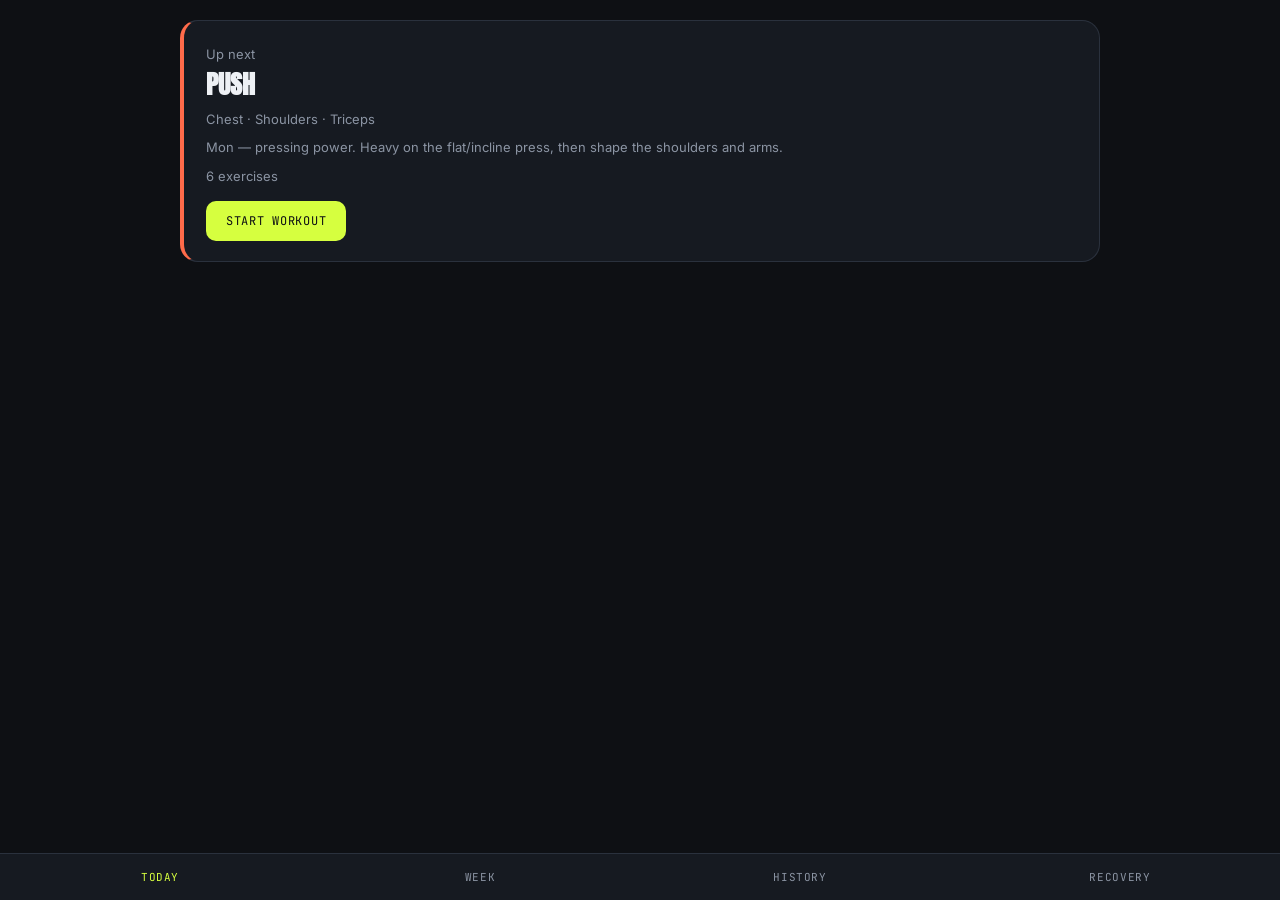
==== commit 0214fc61: "feat: add Muscle Recovery tab with body diagram and gradient recovery status" ====
--- a/index.html
+++ b/index.html
@@ -15,6 +15,7 @@
 <link rel="preconnect" href="https://fonts.gstatic.com" crossorigin>
 <link href="https://fonts.googleapis.com/css2?family=Anton&family=Inter:wght@400;500;600;700&family=JetBrains+Mono:wght@500;700&display=swap" rel="stylesheet">
 <link rel="stylesheet" href="css/styles.css">
+<link rel="stylesheet" href="css/recovery.css">
 </head>
 <body>
 <div class="wrap" id="view-root"></div>
@@ -23,6 +24,7 @@
   <button data-tab="today">Today</button>
   <button data-tab="week">Week</button>
   <button data-tab="history">History</button>
+  <button data-tab="recovery">Recovery</button>
 </nav>
 
 <script type="module" src="js/app.js"></script>
--- a/css/styles.css
+++ b/css/styles.css
@@ -109,3 +109,5 @@
 @media(max-width:680px){
   .wrap{padding-top:14px}
 }
+.input-group{display:flex;flex-direction:column;gap:3px}
+.input-label{font-family:'JetBrains Mono',monospace;font-size:10px;color:var(--muted);text-transform:uppercase;letter-spacing:.05em}
--- a/css/recovery.css
+++ b/css/recovery.css
@@ -0,0 +1,22 @@
+.recovery-view { padding: 8px 0 }
+.recovery-header { font-family: 'Anton', sans-serif; font-size: 22px; text-transform: uppercase; margin-bottom: 4px }
+.recovery-sub { color: var(--muted); font-size: 12px; font-family: 'JetBrains Mono', monospace; margin-bottom: 16px }
+
+.body-toggle { display: flex; gap: 8px; margin-bottom: 16px }
+.body-toggle button {
+  flex: 1; padding: 9px; border-radius: 10px; border: 1px solid var(--line);
+  background: var(--panel); color: var(--muted);
+  font-family: 'JetBrains Mono', monospace; font-size: 11px; text-transform: uppercase; cursor: pointer;
+}
+.body-toggle button.active { color: var(--accent); border-color: var(--accent) }
+
+.body-diagram { width: 100%; max-width: 340px; margin: 0 auto 20px; display: block }
+
+.muscle-legend { display: grid; grid-template-columns: 1fr 1fr; gap: 8px; margin-top: 16px }
+.muscle-item {
+  display: flex; align-items: center; gap: 10px;
+  background: var(--panel); border: 1px solid var(--line); border-radius: 10px; padding: 10px 12px;
+}
+.muscle-dot { width: 12px; height: 12px; border-radius: 50%; flex-shrink: 0 }
+.muscle-name { font-family: 'JetBrains Mono', monospace; font-size: 11px; color: var(--ink); text-transform: uppercase }
+.muscle-status { font-size: 11px; color: var(--muted); margin-left: auto; font-family: 'JetBrains Mono', monospace }
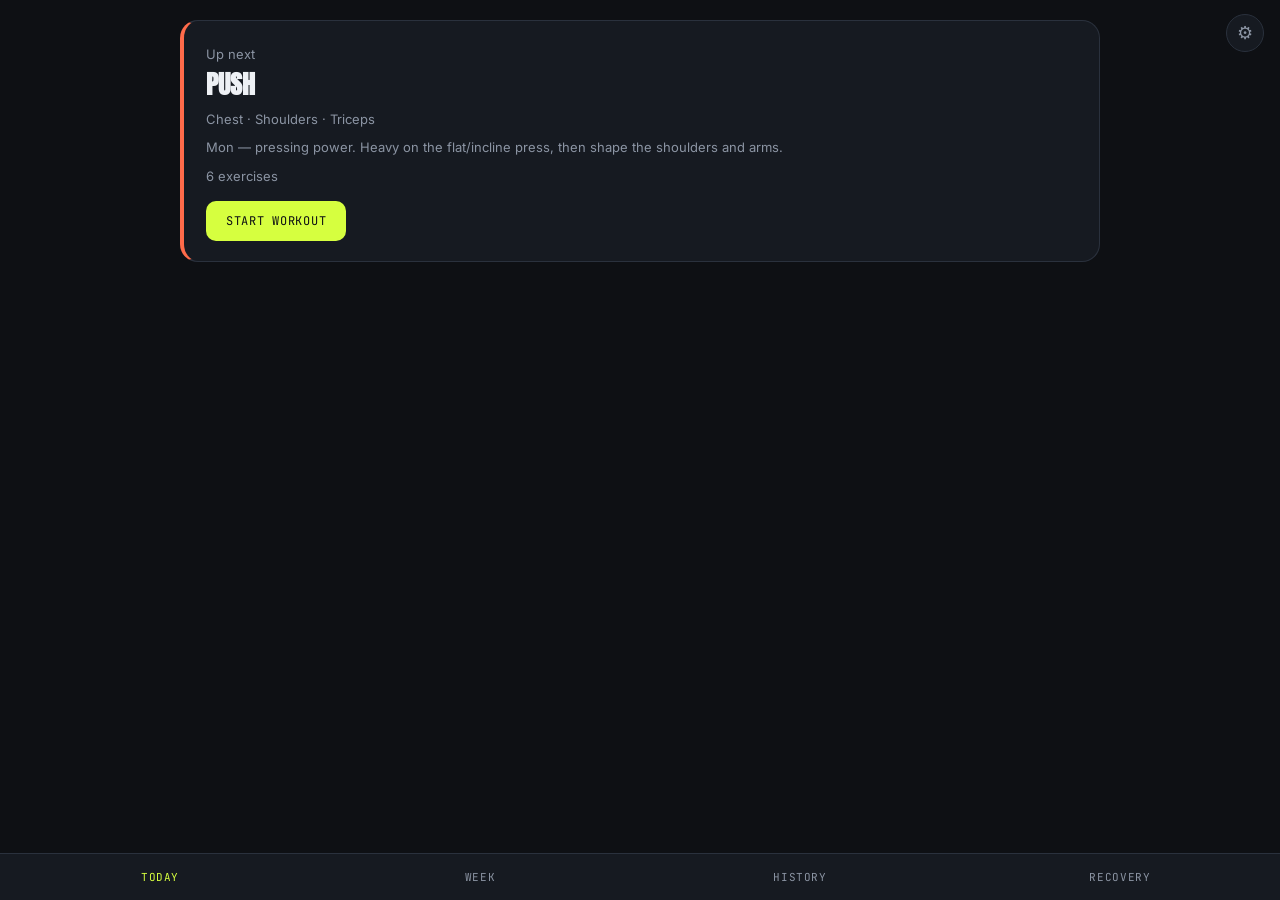
==== commit 6343f93b: "feat: add settings panel for exercises, GIFs, muscle groups, and recovery times" ====
--- a/index.html
+++ b/index.html
@@ -16,10 +16,12 @@
 <link href="https://fonts.googleapis.com/css2?family=Anton&family=Inter:wght@400;500;600;700&family=JetBrains+Mono:wght@500;700&display=swap" rel="stylesheet">
 <link rel="stylesheet" href="css/styles.css">
 <link rel="stylesheet" href="css/recovery.css">
+<link rel="stylesheet" href="css/settings.css">
 </head>
 <body>
 <div class="wrap" id="view-root"></div>
 
+<button class="settings-gear" id="settings-gear-btn">⚙</button>
 <nav class="bottom-nav" id="bottom-nav">
   <button data-tab="today">Today</button>
   <button data-tab="week">Week</button>
--- a/css/styles.css
+++ b/css/styles.css
@@ -111,3 +111,5 @@
 }
 .input-group{display:flex;flex-direction:column;gap:3px}
 .input-label{font-family:'JetBrains Mono',monospace;font-size:10px;color:var(--muted);text-transform:uppercase;letter-spacing:.05em}
+
+.exercise-gif{width:100%;max-width:340px;border-radius:12px;margin:10px 0;display:block}
--- a/css/settings.css
+++ b/css/settings.css
@@ -0,0 +1,60 @@
+.settings-view { min-height: 100vh; padding-bottom: 80px }
+.settings-header {
+  display: flex; align-items: center; justify-content: space-between;
+  padding: 14px 0 10px; margin-bottom: 8px;
+  border-bottom: 1px solid var(--line);
+}
+.settings-title { font-family: 'Anton', sans-serif; font-size: 20px; text-transform: uppercase }
+.settings-back, .settings-reset {
+  background: transparent; border: 1px solid var(--line); color: var(--muted);
+  font-family: 'JetBrains Mono', monospace; font-size: 11px; text-transform: uppercase;
+  padding: 7px 12px; border-radius: 8px; cursor: pointer;
+}
+.settings-tabs {
+  display: flex; gap: 6px; margin-bottom: 16px; overflow-x: auto;
+}
+.settings-tabs button {
+  flex-shrink: 0; padding: 8px 12px; border-radius: 8px; border: 1px solid var(--line);
+  background: var(--panel); color: var(--muted);
+  font-family: 'JetBrains Mono', monospace; font-size: 11px; text-transform: uppercase; cursor: pointer;
+}
+.settings-tabs button.active { color: var(--accent); border-color: var(--accent) }
+.settings-section-label {
+  font-family: 'JetBrains Mono', monospace; font-size: 11px; color: var(--accent);
+  text-transform: uppercase; letter-spacing: .08em; margin-bottom: 12px;
+}
+.settings-day-tabs { display: flex; gap: 6px; flex-wrap: wrap; margin-bottom: 14px }
+.day-tab {
+  padding: 6px 12px; border-radius: 8px; border: 1px solid var(--line);
+  background: var(--panel); color: var(--muted);
+  font-family: 'JetBrains Mono', monospace; font-size: 11px; text-transform: uppercase; cursor: pointer;
+}
+.day-tab.active { color: var(--accent); border-color: var(--accent) }
+.settings-ex-row {
+  background: var(--panel); border: 1px solid var(--line); border-radius: 10px;
+  padding: 12px 14px; margin-bottom: 8px;
+}
+.settings-ex-name { font-size: 13px; font-weight: 600; margin-bottom: 8px; display: block }
+.settings-ex-controls { display: flex; align-items: center; gap: 8px; flex-wrap: wrap }
+.btn-icon { background: transparent; border: 1px solid var(--line); border-radius: 6px; padding: 5px 8px; cursor: pointer; font-size: 13px }
+.btn-icon.danger { color: var(--push); border-color: var(--push) }
+.settings-gif-row { background: var(--panel); border: 1px solid var(--line); border-radius: 10px; padding: 12px 14px; margin-bottom: 8px }
+.settings-gif-input { width: 100%; margin-top: 8px; font-size: 11px }
+.settings-muscle-row { background: var(--panel); border: 1px solid var(--line); border-radius: 10px; padding: 12px 14px; margin-bottom: 8px }
+.muscle-checks { display: flex; flex-wrap: wrap; gap: 8px; margin-top: 8px }
+.muscle-check { display: flex; align-items: center; gap: 5px; font-family: 'JetBrains Mono', monospace; font-size: 11px; color: var(--muted); cursor: pointer }
+.muscle-check input { accent-color: var(--accent) }
+.settings-recovery-row {
+  display: flex; align-items: center; gap: 10px;
+  background: var(--panel); border: 1px solid var(--line); border-radius: 10px;
+  padding: 12px 14px; margin-bottom: 8px;
+}
+
+/* Gear icon button — fixed top-right */
+.settings-gear {
+  position: fixed; top: 14px; right: 16px; z-index: 100;
+  background: var(--panel); border: 1px solid var(--line); border-radius: 50%;
+  width: 38px; height: 38px; display: flex; align-items: center; justify-content: center;
+  font-size: 18px; cursor: pointer; color: var(--muted);
+}
+.settings-gear:hover { color: var(--accent); border-color: var(--accent) }
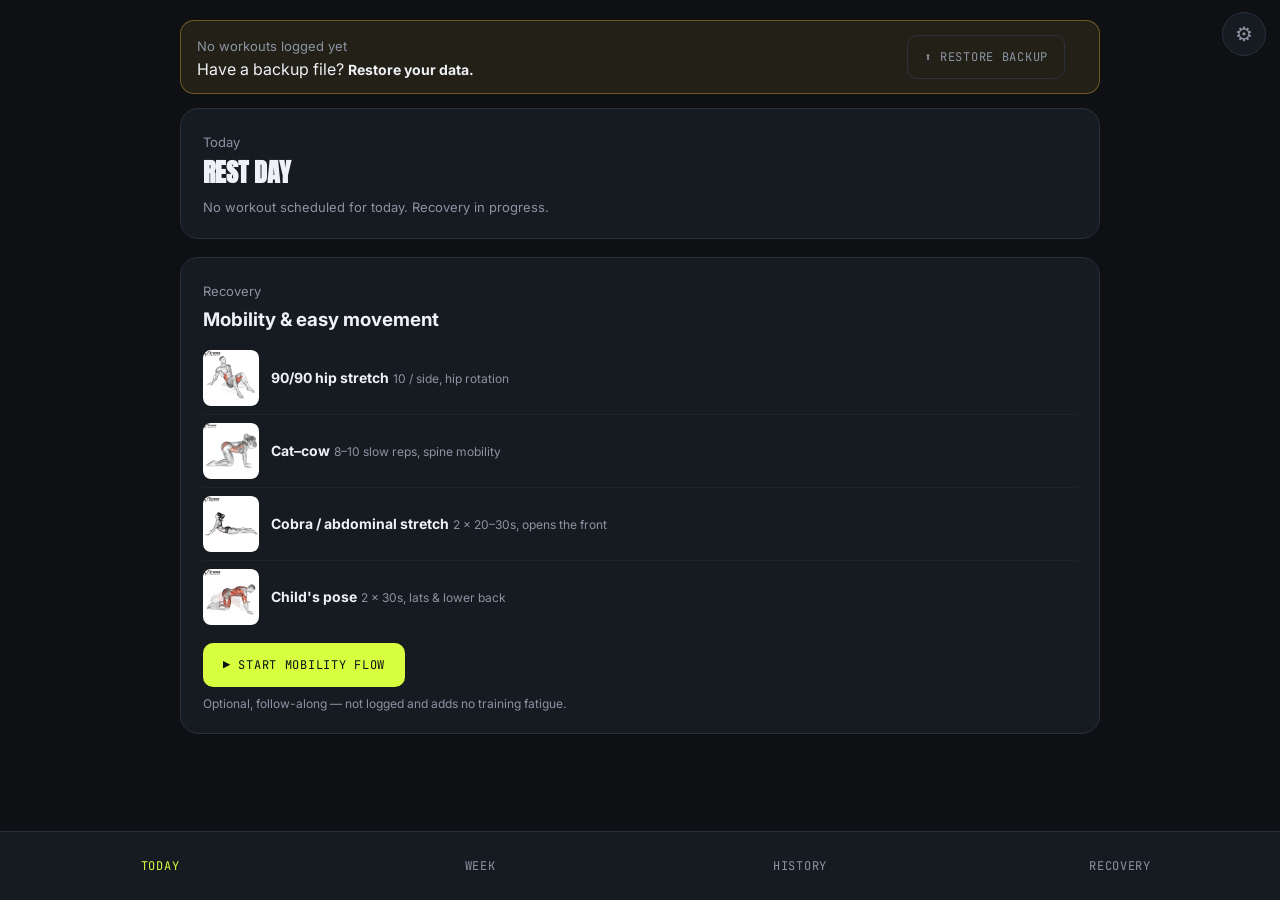
==== commit 2180df73: "feat: catch-up panel, GIF zoom, weight coach + fixes (app v1.11.0) Fixes the reported issues from mo" ====
--- a/index.html
+++ b/index.html
@@ -2,7 +2,7 @@
 <html lang="en">
 <head>
 <meta charset="UTF-8">
-<meta name="viewport" content="width=device-width, initial-scale=1.0">
+<meta name="viewport" content="width=device-width, initial-scale=1.0, viewport-fit=cover">
 <title>Lean Build</title>
 <link rel="manifest" href="manifest.json">
 <meta name="theme-color" content="#0e1014">
--- a/css/styles.css
+++ b/css/styles.css
@@ -11,6 +11,7 @@
   --pull:#4ab0ff;
   --legs:#c08bff;
   --core:#ffd24a;
+  --cardio:#46d160;
 }
 *{box-sizing:border-box;margin:0;padding:0}
 html{scroll-behavior:smooth}
@@ -35,8 +36,8 @@
 }
 .bottom-nav button{
   flex:1;background:transparent;border:none;color:var(--muted);
-  font-family:'JetBrains Mono',monospace;font-size:11px;letter-spacing:.06em;text-transform:uppercase;
-  padding:8px 4px;cursor:pointer;transition:color .12s;
+  font-family:'JetBrains Mono',monospace;font-size:12px;letter-spacing:.06em;text-transform:uppercase;
+  padding:14px 4px;min-height:52px;cursor:pointer;transition:color .12s;
 }
 .bottom-nav button.active{color:var(--accent)}
 
@@ -50,31 +51,126 @@
 }
 .card h2{font-family:'Anton',sans-serif;font-size:26px;text-transform:uppercase;margin-bottom:6px}
 .muted{color:var(--muted);font-size:13px}
+
+/* TODAY readiness */
+.today-readiness{margin-top:14px}
+.today-readiness-track{
+  height:8px;border-radius:6px;background:rgba(255,255,255,.08);overflow:hidden;
+}
+.today-readiness-fill{height:100%;border-radius:6px;transition:width .3s ease}
+.today-readiness-row{
+  display:flex;justify-content:space-between;align-items:baseline;margin-top:7px;
+}
+.today-readiness-label{
+  font-family:'JetBrains Mono',monospace;font-size:12px;letter-spacing:.05em;text-transform:uppercase;
+}
+.today-readiness-pct{color:var(--muted);font-size:12px;font-family:'JetBrains Mono',monospace}
+.today-readiness-warn{
+  color:#e0553a;font-size:12px;margin-top:8px;line-height:1.4;
+}
+
+/* Missed-workout banner */
+.missed-banner{
+  display:flex;align-items:center;justify-content:space-between;gap:12px;
+  background:rgba(224,176,58,.10);border:1px solid rgba(224,176,58,.4);
+  border-radius:14px;padding:12px 16px;margin-bottom:14px;
+}
+.missed-banner-text strong{font-size:14px}
+.missed-banner .btn-secondary{margin-top:0;white-space:nowrap;flex-shrink:0}
+.missed-banner-actions{display:flex;flex-direction:column;gap:8px;flex-shrink:0}
+.missed-banner-actions .set-input{min-width:130px}
+
+/* History log — edit date/time */
+.session-edit{display:inline-flex;flex-wrap:wrap;align-items:center;gap:6px;margin-top:4px}
+.session-edit .set-input{font-size:12px;padding:4px 6px}
+.session-edit-btn{margin-left:6px;padding:2px 6px;font-size:12px;line-height:1}
+
+/* Progression hint (exercise card) */
+.progression-hint{
+  font-family:'JetBrains Mono',monospace;font-size:12px;color:var(--accent);
+  background:rgba(214,255,63,.08);border-left:2px solid var(--accent);
+  padding:6px 10px;border-radius:6px;margin:8px 0 4px;
+}
+
+/* Weekly volume (week view) */
+.volume-section{
+  background:var(--panel);border:1px solid var(--line);border-radius:18px;
+  padding:18px 20px;margin-top:6px;
+}
+.volume-title{
+  font-family:'JetBrains Mono',monospace;font-size:12px;letter-spacing:.05em;
+  text-transform:uppercase;color:var(--muted);margin-bottom:14px;
+}
+.volume-row{display:flex;align-items:center;gap:10px;margin-bottom:9px}
+.volume-label{
+  font-size:12px;color:var(--ink,#e7ecf3);width:88px;flex-shrink:0;
+  text-transform:uppercase;font-family:'JetBrains Mono',monospace;
+}
+.volume-track{flex:1;height:8px;background:rgba(255,255,255,.08);border-radius:6px;overflow:hidden}
+.volume-fill{height:100%;background:var(--accent);border-radius:6px}
+.volume-fill.is-low{background:#e0b03a}
+.volume-count{
+  width:24px;text-align:right;font-family:'JetBrains Mono',monospace;
+  font-size:12px;color:var(--muted);flex-shrink:0;
+}
+.volume-count.is-low{color:#e0b03a}
+.volume-note{font-size:11px;color:var(--muted);margin-top:10px;line-height:1.5}
+.volume-note .is-low{color:#e0b03a}
 .btn-primary{
   font-family:'JetBrains Mono',monospace;font-size:12px;letter-spacing:.06em;text-transform:uppercase;
   color:var(--bg);background:var(--accent);border:none;
-  padding:12px 20px;border-radius:10px;cursor:pointer;margin-top:14px;
+  padding:12px 20px;min-height:44px;border-radius:10px;cursor:pointer;margin-top:14px;
 }
 .btn-secondary{
   font-family:'JetBrains Mono',monospace;font-size:12px;letter-spacing:.06em;text-transform:uppercase;
   color:var(--muted);background:transparent;border:1px solid var(--line);
-  padding:10px 16px;border-radius:10px;cursor:pointer;margin-top:10px;
+  padding:11px 16px;min-height:44px;border-radius:10px;cursor:pointer;margin-top:10px;
 }
 
 /* EXERCISE CARD (flow) */
 .exercise-progress{font-family:'JetBrains Mono',monospace;font-size:12px;color:var(--muted);margin-bottom:10px}
+/* padding-right clears the fixed settings gear (top-right) so the ✕ End control
+   never sits underneath it. */
+.exercise-flow-header{display:flex;align-items:center;justify-content:space-between;gap:10px;margin-bottom:10px;padding-right:46px}
+.exercise-flow-header .exercise-progress{margin-bottom:0}
+.exercise-back-btn{
+  background:transparent;border:1px solid var(--line);border-radius:8px;
+  color:var(--muted);font-family:'JetBrains Mono',monospace;font-size:12px;
+  padding:9px 12px;min-height:40px;cursor:pointer;white-space:nowrap;
+}
+.exercise-back-btn:hover{color:var(--ink);border-color:var(--muted)}
+.set-row.done.editable{opacity:.75;cursor:pointer}
+.set-row.done.editable:hover{opacity:1}
+.set-edit-hint{color:var(--accent);font-size:11px;margin-left:4px}
 .exercise-name{font-family:'Anton',sans-serif;font-size:28px;text-transform:uppercase;margin-bottom:4px}
 .set-row{
   display:flex;align-items:center;gap:10px;padding:10px 0;border-bottom:1px solid var(--panel-2);
 }
 .set-row.done{opacity:.55}
+/* Active/edit entry row: two-line grid so Weight · Reps · RPE fit across the
+   phone width and the Log/Save button spans full-width below — no side-scroll,
+   and the action stays on-screen. */
 .set-row.active{
-  background:var(--panel-2);border-radius:10px;padding:14px;margin:6px 0;border-bottom:none;
-}
+  display:grid;
+  grid-template-columns:1fr 1fr 1fr;
+  grid-template-areas:
+    "lbl lbl lbl"
+    "w   r   rpe"
+    "act act act";
+  gap:8px;align-items:end;
+  background:var(--panel-2);border-radius:10px;padding:12px;margin:6px 0;border-bottom:none;
+}
+.set-row.active > .set-label{grid-area:lbl;width:auto}
+.set-row.active > .input-group:nth-of-type(1){grid-area:w}
+.set-row.active > .input-group:nth-of-type(2){grid-area:r}
+.set-row.active > .input-group:nth-of-type(3){grid-area:rpe}
+.set-row.active > button{grid-area:act;width:100%;margin-top:2px}
+.set-row.active .set-input{width:100%}
+.set-row.active .set-input-rpe{max-width:none}
 .set-label{font-family:'JetBrains Mono',monospace;font-size:12px;color:var(--accent-dim);width:56px;flex-shrink:0}
 .set-input{
   width:84px;background:var(--bg);border:1px solid var(--line);border-radius:7px;
-  color:var(--ink);font-family:'JetBrains Mono',monospace;font-size:13px;padding:8px 10px;
+  color:var(--ink);font-family:'JetBrains Mono',monospace;font-size:16px;padding:11px 10px;min-height:44px;
 }
 .set-input:focus{outline:none;border-color:var(--accent)}
 
@@ -82,17 +178,32 @@
 .rest-timer{
   display:flex;align-items:center;justify-content:space-between;gap:12px;
   background:var(--panel-2);border:1px dashed var(--line);border-radius:12px;padding:14px 18px;margin:12px 0;
-}
-.rest-timer .time{font-family:'JetBrains Mono',monospace;font-size:22px;color:var(--accent)}
+  position:sticky;top:8px;z-index:30;box-shadow:0 6px 18px rgba(0,0,0,.35);
+}
+.rest-timer .time{font-family:'JetBrains Mono',monospace;font-size:24px;color:var(--accent)}
+
+/* WORKOUT TIMER (cardio HIIT / duration countdown) */
+.workout-timer{
+  display:flex;flex-direction:column;align-items:center;gap:8px;text-align:center;
+  background:var(--panel-2);border:1px dashed var(--cardio);border-radius:12px;padding:16px 18px;margin:12px 0;
+}
+.workout-timer-phase{font-family:'JetBrains Mono',monospace;font-size:13px;letter-spacing:0.04em;text-transform:uppercase;color:var(--cardio)}
+.workout-timer-clock{font-family:'JetBrains Mono',monospace;font-size:32px;color:var(--ink)}
+.workout-timer-actions{display:flex;gap:10px}
 
 /* WEEK GRID */
 .week-grid{display:grid;gap:12px}
 .week-item{
-  display:flex;align-items:center;gap:14px;
   background:var(--panel);border:1px solid var(--line);border-radius:14px;padding:16px 18px;
 }
+.week-item-main{display:flex;align-items:center;gap:14px;cursor:pointer;user-select:none}
+.week-item-main>div{flex:1;min-width:0}
 .week-item .status{margin-left:auto;font-family:'JetBrains Mono',monospace;font-size:11px;color:var(--muted)}
-.week-item.is-next{border-color:var(--accent)}
+.week-item.is-today{border-color:var(--accent)}
+.week-item.is-rest{opacity:0.65}
+.week-item.is-rest .week-item-main{cursor:default}
+.week-ex-list{margin:10px 0 0 0;padding-left:20px;display:grid;gap:4px}
+.week-ex-list li{font-size:13px;color:var(--muted)}
 
 /* HISTORY */
 .history-toggle{display:flex;gap:8px;margin-bottom:16px}
@@ -112,4 +223,297 @@
 .input-group{display:flex;flex-direction:column;gap:3px}
 .input-label{font-family:'JetBrains Mono',monospace;font-size:10px;color:var(--muted);text-transform:uppercase;letter-spacing:.05em}
 
-.exercise-gif{width:100%;max-width:340px;border-radius:12px;margin:10px 0;display:block}
+.exercise-gif{width:auto;max-width:100%;max-height:150px;object-fit:contain;border-radius:12px;margin:8px auto;display:block}
+
+/* Warm-up ramp + e1RM coaching (exercise card) */
+.warmup-block{
+  background:rgba(255,107,74,.07);border:1px solid rgba(255,107,74,.28);
+  border-radius:8px;padding:8px 10px;margin:6px 0;font-size:13px;
+}
+.warmup-block summary{cursor:pointer;color:var(--push);font-family:'JetBrains Mono',monospace;font-size:12px}
+.warmup-sets{display:flex;flex-wrap:wrap;align-items:center;gap:6px;margin-top:8px}
+.warmup-set{background:var(--panel-2);border:1px solid var(--line);border-radius:6px;padding:3px 8px;font-family:'JetBrains Mono',monospace;font-size:12px}
+.warmup-arrow{color:var(--muted);font-size:12px}
+.coach-e1rm{margin-top:8px;font-size:12px;color:var(--muted);font-family:'JetBrains Mono',monospace}
+
+/* RPE input + tag (exercise card) */
+.set-input-rpe{max-width:64px}
+.set-rpe{color:var(--core);font-family:'JetBrains Mono',monospace;font-size:12px}
+
+/* Adaptive readiness suggestion (today) */
+.adaptive-suggestion{border-radius:10px;padding:10px 12px;margin:10px 0 4px;border-left:3px solid}
+.adaptive-trim{background:rgba(224,176,58,.08);border-left-color:var(--core)}
+.adaptive-caution{background:rgba(224,85,58,.1);border-left-color:var(--push)}
+.adaptive-headline{font-weight:600;font-size:14px;margin-bottom:2px}
+.adaptive-detail{font-size:12px;color:var(--muted)}
+.adaptive-muscles{color:var(--push);font-family:'JetBrains Mono',monospace}
+
+/* Done-today card (today) */
+.today-done h2{color:var(--cardio)}
+
+/* Progress tab: body weight + metric toggle + PR badge */
+.progress-section-label{font-family:'JetBrains Mono',monospace;font-size:11px;letter-spacing:.06em;text-transform:uppercase;color:var(--muted);margin:14px 0 8px}
+.bodyweight-card{background:var(--panel);border:1px solid var(--line);border-radius:14px;padding:14px 16px;margin-bottom:8px}
+.bw-readout{display:flex;align-items:baseline;gap:8px;flex-wrap:wrap;margin-bottom:10px}
+.bw-readout strong{font-size:22px}
+.bw-trend{font-family:'JetBrains Mono',monospace;font-size:12px}
+.bw-trend.down{color:var(--cardio)}
+.bw-trend.up{color:var(--push)}
+.bw-log-row{display:flex;gap:8px;align-items:center}
+/* Fat-loss rate coaching (progress tab) */
+.bw-coach{border-radius:10px;padding:10px 12px;margin:12px 0 4px;border-left:3px solid var(--muted);background:var(--panel-2)}
+.bw-coach strong{font-size:14px}
+.bw-coach .muted{font-size:12px;margin-top:2px}
+.bw-coach-ideal{border-left-color:var(--cardio)}
+.bw-coach-slow{border-left-color:var(--core)}
+.bw-coach-flat{border-left-color:var(--core)}
+.bw-coach-fast{border-left-color:var(--push)}
+.bw-coach-gaining{border-left-color:var(--push)}
+.bw-coach-unknown{border-left-color:var(--muted)}
+.bw-protein{margin-top:6px;font-size:12px}
+/* Interleaved superset card (today flow) */
+.superset-badge{
+  font-size:12px;color:var(--pull);background:rgba(74,176,255,.1);
+  border:1px solid rgba(74,176,255,.3);padding:6px 10px;border-radius:8px;margin-bottom:6px;text-align:center;
+}
+.ss-progress{font-family:'JetBrains Mono',monospace;font-size:12px;margin-bottom:10px;text-align:center}
+.ss-progress strong{color:var(--ink)}
+.ss-panel{border:1px solid var(--line);border-radius:12px;padding:10px 12px;margin:8px 0;opacity:.7;transition:opacity .15s,border-color .15s}
+.ss-panel.ss-active{opacity:1;border-color:var(--pull);background:rgba(74,176,255,.04)}
+.ss-panel-head{display:flex;align-items:center;gap:8px;margin-bottom:2px}
+.ss-gif{margin-left:auto;flex-shrink:0;height:52px;width:52px;object-fit:cover;border-radius:8px;background:var(--bg)}
+.ss-tag{
+  flex:0 0 auto;width:22px;height:22px;border-radius:6px;display:grid;place-items:center;
+  background:var(--pull);color:#08121f;font-family:'JetBrains Mono',monospace;font-size:12px;font-weight:700;
+}
+.ss-panel .exercise-name{font-size:15px}
+.ss-rows{margin-top:8px}
+.ss-divider{display:flex;align-items:center;justify-content:center;color:var(--muted);font-size:12px;margin:2px 0}
+/* Movement-prep primer (first heavy-barbell exercise) */
+.primer-block{
+  background:rgba(70,209,96,.07);border:1px solid rgba(70,209,96,.28);
+  border-radius:8px;padding:8px 10px;margin:6px 0;font-size:13px;
+}
+.primer-block summary{cursor:pointer;color:var(--cardio);font-family:'JetBrains Mono',monospace;font-size:12px}
+.primer-list{list-style:none;padding:0;margin:8px 0 0;display:flex;flex-direction:column;gap:5px}
+.primer-list li{font-size:13px}
+.bw-chart{margin-top:12px}
+.bw-chart .chart-svg{height:160px}
+.metric-toggle{display:flex;gap:8px;margin-bottom:10px}
+.metric-toggle button{
+  flex:1;padding:8px;border-radius:8px;border:1px solid var(--line);background:var(--panel);
+  color:var(--muted);font-family:'JetBrains Mono',monospace;font-size:11px;text-transform:uppercase;cursor:pointer;
+}
+.metric-toggle button.active{color:var(--accent);border-color:var(--accent)}
+.pr-badge{
+  background:rgba(214,255,63,.1);border:1px solid var(--accent-dim);border-radius:8px;
+  padding:8px 10px;margin-bottom:10px;font-size:13px;color:var(--accent);
+}
+
+/* ── v1.6.0 additions ─────────────────────────────────────────────── */
+
+/* Deload nudge (meso-cycle) */
+.deload-banner{
+  display:flex;align-items:center;gap:12px;
+  background:rgba(106,140,255,.10);border:1px solid rgba(106,140,255,.4);
+  border-radius:14px;padding:12px 16px;margin-bottom:14px;
+}
+.deload-banner-icon{font-size:22px;flex-shrink:0}
+.deload-banner-text strong{font-size:14px}
+.deload-banner-text .muted{font-size:12px;line-height:1.5;margin-top:2px}
+
+/* Rest-day mobility card */
+.mobility-card{margin-top:14px}
+.mobility-list{list-style:none;padding:0;margin:0}
+.mobility-list li{
+  display:flex;align-items:center;gap:12px;
+  padding:8px 0;border-bottom:1px solid var(--panel-2);font-size:14px;
+}
+.mobility-list li:last-child{border-bottom:none}
+.mobility-gif{width:56px;height:56px;flex-shrink:0;object-fit:cover;border-radius:8px;background:var(--bg)}
+.mobility-item-text{min-width:0}
+/* Followable mobility flow (non-logged stepper) */
+.mobility-flow-card{text-align:center}
+.mobility-flow-gif{width:auto;max-width:100%;max-height:220px;object-fit:contain;border-radius:12px;margin:4px auto 12px;display:block;background:var(--bg)}
+.mobility-flow-name{font-family:'Anton',sans-serif;font-size:26px;text-transform:uppercase;margin-bottom:4px}
+.mobility-flow-detail{font-size:14px;margin-bottom:14px}
+.mobility-flow-actions{display:flex;gap:10px}
+.mobility-flow-actions .btn-primary{flex:1}
+.mobility-flow-actions .btn-secondary{flex:0 0 auto;min-width:96px}
+.mobility-flow-note{text-align:center;font-size:12px;margin-top:10px}
+.mobility-list .muted{font-size:12px}
+
+/* End-workout prompt */
+.exercise-end-btn{
+  background:transparent;border:1px solid var(--line);border-radius:8px;
+  color:var(--muted);font-family:'JetBrains Mono',monospace;font-size:12px;
+  padding:9px 12px;min-height:40px;cursor:pointer;white-space:nowrap;
+}
+.exercise-end-btn:hover{color:#e0553a;border-color:#e0553a}
+.end-prompt-actions{display:flex;flex-direction:column;gap:10px;margin-top:8px}
+.end-prompt-actions .btn-primary,
+.end-prompt-actions .btn-secondary{margin-top:0}
+.end-prompt-actions .end-discard{color:#e0553a;border-color:rgba(224,85,58,.5)}
+
+/* Unilateral cue */
+.unilateral-note{font-size:12px;color:var(--muted);margin-top:-2px}
+.set-side{color:var(--muted);font-size:12px}
+
+/* Week: per-routine readiness preview */
+.week-readiness{margin:10px 0 4px;padding:10px 0 2px}
+.week-readiness-track{
+  height:7px;border-radius:6px;background:rgba(255,255,255,.08);overflow:hidden;
+}
+.week-readiness-fill{height:100%;border-radius:6px;transition:width .3s ease}
+.week-readiness-row{
+  display:flex;justify-content:space-between;align-items:baseline;margin-top:6px;font-size:12px;
+}
+.week-readiness-warn{font-size:12px;color:#e0b03a;margin-top:5px}
+
+/* ── v14 additions ──────────────────────────────────────────────────── */
+
+/* Keyboard focus ring — inputs had one, interactive buttons didn't. */
+button:focus-visible, a:focus-visible, [tabindex]:focus-visible{
+  outline:2px solid var(--accent);outline-offset:2px;border-radius:8px;
+}
+
+/* Keep the primary set/superset action reachable above the fixed nav. */
+#complete-exercise-btn, #ss-complete-btn{
+  position:sticky;bottom:calc(70px + env(safe-area-inset-bottom));z-index:20;width:100%;
+}
+
+/* Form cue + prescribed-effort target (exercise & superset cards) */
+.exercise-cue{
+  font-size:13px;line-height:1.45;color:var(--ink);
+  background:rgba(74,176,255,.07);border-left:2px solid var(--pull);
+  padding:7px 10px;border-radius:6px;margin:6px 0 4px;
+}
+.rpe-target{
+  font-family:'JetBrains Mono',monospace;font-size:12px;color:var(--core);
+  background:rgba(255,210,74,.08);border-left:2px solid var(--core);
+  padding:6px 10px;border-radius:6px;margin:6px 0 4px;
+}
+
+/* Deload week indicator (on the cards) */
+.deload-tag{
+  font-family:'JetBrains Mono',monospace;font-size:12px;color:#9fb4ff;
+  background:rgba(106,140,255,.10);border:1px solid rgba(106,140,255,.35);
+  padding:7px 10px;border-radius:8px;margin:6px 0;text-align:center;
+}
+
+/* Deload banner: active variant + start/end buttons */
+.deload-banner{position:relative;flex-wrap:wrap}
+.deload-banner .btn-primary,.deload-banner .btn-secondary{margin-top:0}
+.deload-banner-active{background:rgba(106,140,255,.14)}
+.deload-start-btn,.deload-end-btn{flex-shrink:0}
+
+/* Dismiss ✕ on banners */
+.banner-dismiss{
+  position:absolute;top:6px;right:8px;
+  background:transparent;border:none;color:var(--muted);
+  font-size:15px;line-height:1;padding:6px;min-width:32px;min-height:32px;cursor:pointer;
+}
+.banner-dismiss:hover{color:var(--ink)}
+.missed-banner{position:relative;padding-right:34px}
+
+/* In-flow exercise substitution */
+.swap-toggle{
+  width:100%;margin-top:-6px;margin-bottom:12px;
+  background:transparent;border:1px dashed var(--line);border-radius:10px;
+  color:var(--muted);font-family:'JetBrains Mono',monospace;font-size:12px;letter-spacing:.05em;
+  text-transform:uppercase;padding:11px;min-height:44px;cursor:pointer;
+}
+.swap-toggle:hover{border-color:var(--pull);color:var(--pull)}
+.swap-picker{
+  background:var(--panel);border:1px solid var(--line);border-radius:12px;
+  padding:10px;margin:-4px 0 12px;display:flex;flex-direction:column;gap:6px;
+}
+.swap-picker-hint{font-size:11px;margin-bottom:2px;padding:0 2px}
+.swap-option{
+  text-align:left;background:var(--panel-2);border:1px solid var(--line);border-radius:8px;
+  color:var(--ink);font-size:14px;padding:12px 12px;min-height:44px;cursor:pointer;
+}
+.swap-option:hover{border-color:var(--pull);color:var(--pull)}
+
+/* Collapsible history session rows */
+.session-details{margin-top:6px}
+.session-details>summary{
+  font-family:'JetBrains Mono',monospace;font-size:12px;color:var(--muted);
+  cursor:pointer;padding:6px 0;list-style:revert;
+}
+.session-details>ul{margin:4px 0 0;padding-left:20px}
+.session-details>ul li{font-size:13px}
+
+/* Volume: MEV/MRV landmarks */
+.volume-track{position:relative}
+.volume-mev{
+  position:absolute;top:-2px;bottom:-2px;width:2px;
+  background:rgba(255,255,255,.55);border-radius:1px;pointer-events:none;
+}
+.volume-range{font-size:10px;flex-shrink:0;white-space:nowrap;margin-left:2px}
+
+/* ── v1.11.0 additions ──────────────────────────────────────────────── */
+
+/* Catch-up panel (below Today's main card): recently-missed sessions to run now */
+.catchup-card{position:relative}
+.catchup-title{font-family:'Anton',sans-serif;font-size:20px;text-transform:uppercase;margin:2px 0}
+.catchup-sub{font-size:12px;margin-bottom:12px}
+.catchup-list{list-style:none;padding:0;margin:0;display:flex;flex-direction:column;gap:8px}
+.catchup-item{
+  display:flex;align-items:center;gap:12px;position:relative;overflow:hidden;
+  background:var(--panel-2);border:1px solid var(--line);border-radius:12px;padding:10px 12px 10px 15px;
+}
+.catchup-bar{position:absolute;left:0;top:0;bottom:0;width:4px;background:var(--rc,var(--accent))}
+.catchup-info{flex:1;min-width:0;display:flex;flex-direction:column;gap:2px}
+.catchup-info strong{font-size:15px}
+.catchup-tag{font-size:12px}
+.catchup-when{font-family:'JetBrains Mono',monospace;font-size:11px;color:var(--ink)}
+.catchup-do{margin-top:0;white-space:nowrap;flex-shrink:0}
+.catchup-do:hover{color:var(--accent);border-color:var(--accent)}
+
+/* Recommended working weight (from historical weight × reps × RPE) */
+.weight-rec{
+  display:flex;align-items:center;gap:7px;flex-wrap:wrap;
+  font-size:13px;color:var(--ink);
+  background:rgba(70,209,96,.10);border:1px solid rgba(70,209,96,.4);
+  border-radius:8px;padding:8px 11px;margin:8px 0 4px;
+}
+.weight-rec strong{font-family:'JetBrains Mono',monospace;color:var(--cardio);font-size:14px}
+.weight-rec-label{font-family:'JetBrains Mono',monospace;font-size:10px;text-transform:uppercase;letter-spacing:.06em;color:var(--muted)}
+.weight-rec-note{font-size:11px;color:var(--muted)}
+
+/* Finish Early: a distinct, opaque button so it never reads as the accent Log
+   button and never bleeds content through while it sits sticky at the bottom. */
+.btn-primary.finish-early{
+  background:var(--panel-2);color:var(--core);
+  border:1px solid rgba(255,210,74,.5);
+}
+/* Sticky set/superset action: opaque shadow separates it from content scrolling
+   underneath (fixes the Log/Finish-Early overlap on short screens). */
+#complete-exercise-btn,#ss-complete-btn{box-shadow:0 -8px 18px rgba(14,16,20,.92)}
+
+/* Leave room so an active Log row is scrolled clear of the sticky action button
+   and the sticky rest timer, rather than landing underneath either of them. */
+html{scroll-padding-bottom:170px;scroll-padding-top:90px}
+.set-row.active,.ss-panel{scroll-margin-bottom:170px;scroll-margin-top:90px}
+/* Extra slack at the bottom of the superset card so the last panel's Log row can
+   always scroll above the sticky Finish Early / Complete button. */
+.superset-card{padding-bottom:64px}
+
+/* Tap-to-zoom GIF lightbox (pops over the current screen; tap/Esc to close) */
+.exercise-gif,.ss-gif,.mobility-gif,.mobility-flow-gif{cursor:zoom-in}
+.gif-lightbox{
+  position:fixed;inset:0;z-index:1000;
+  display:flex;flex-direction:column;align-items:center;justify-content:center;gap:14px;
+  background:rgba(6,8,12,.93);-webkit-backdrop-filter:blur(4px);backdrop-filter:blur(4px);
+  padding:24px;cursor:zoom-out;animation:gif-lightbox-in .15s ease;
+}
+@keyframes gif-lightbox-in{from{opacity:0}to{opacity:1}}
+.gif-lightbox-img{
+  max-width:100%;max-height:82vh;width:auto;height:auto;object-fit:contain;
+  border-radius:16px;background:var(--bg);box-shadow:0 24px 70px rgba(0,0,0,.7);
+}
+.gif-lightbox-hint{
+  font-family:'JetBrains Mono',monospace;font-size:12px;letter-spacing:.05em;
+  text-transform:uppercase;color:var(--muted);
+}
--- a/css/recovery.css
+++ b/css/recovery.css
@@ -2,15 +2,18 @@
 .recovery-header { font-family: 'Anton', sans-serif; font-size: 22px; text-transform: uppercase; margin-bottom: 4px }
 .recovery-sub { color: var(--muted); font-size: 12px; font-family: 'JetBrains Mono', monospace; margin-bottom: 16px }
 
-.body-toggle { display: flex; gap: 8px; margin-bottom: 16px }
-.body-toggle button {
-  flex: 1; padding: 9px; border-radius: 10px; border: 1px solid var(--line);
-  background: var(--panel); color: var(--muted);
-  font-family: 'JetBrains Mono', monospace; font-size: 11px; text-transform: uppercase; cursor: pointer;
+.body-diagrams-row {
+  display: flex;
+  gap: 8px;
+  justify-content: center;
+  margin: 12px 0;
 }
-.body-toggle button.active { color: var(--accent); border-color: var(--accent) }
 
-.body-diagram { width: 100%; max-width: 340px; margin: 0 auto 20px; display: block }
+.body-diagrams-row .body-diagram {
+  width: 48%;
+  max-width: 180px;
+  height: auto;
+}
 
 .muscle-legend { display: grid; grid-template-columns: 1fr 1fr; gap: 8px; margin-top: 16px }
 .muscle-item {
@@ -20,3 +23,17 @@
 .muscle-dot { width: 12px; height: 12px; border-radius: 50%; flex-shrink: 0 }
 .muscle-name { font-family: 'JetBrains Mono', monospace; font-size: 11px; color: var(--ink); text-transform: uppercase }
 .muscle-status { font-size: 11px; color: var(--muted); margin-left: auto; font-family: 'JetBrains Mono', monospace }
+
+/* Soreness tuning controls */
+.muscle-legend { grid-template-columns: 1fr }
+.muscle-name { flex: 1 }
+.muscle-status { margin-left: 0 }
+.muscle-window { font-family: 'JetBrains Mono', monospace; font-size: 11px; color: var(--muted); min-width: 34px; text-align: right }
+.muscle-tune { display: inline-flex; gap: 5px; flex-shrink: 0 }
+.tune-btn {
+  width: 26px; height: 26px; border-radius: 6px; padding: 0;
+  border: 1px solid var(--line); background: var(--bg); color: var(--ink);
+  font-size: 15px; line-height: 1; cursor: pointer;
+}
+.tune-btn:hover { border-color: var(--accent); color: var(--accent) }
+.tune-btn:active { transform: scale(0.92) }
--- a/css/settings.css
+++ b/css/settings.css
@@ -1,4 +1,22 @@
 .settings-view { min-height: 100vh; padding-bottom: 80px }
+.btn-reset-data {
+  width: 100%; background: transparent; border: 1px solid var(--push);
+  color: var(--push); border-radius: 10px; padding: 11px 16px;
+  font-family: 'JetBrains Mono', monospace; font-size: 12px;
+  text-transform: uppercase; letter-spacing: .04em; cursor: pointer;
+  margin-bottom: 12px;
+}
+.settings-data-actions {
+  display: grid; grid-template-columns: 1fr 1fr 1fr; gap: 8px; margin-bottom: 12px;
+}
+.settings-data-actions .btn-reset-data { width: auto; margin-bottom: 0 }
+.btn-data {
+  background: transparent; border: 1px solid var(--line); color: var(--ink, #e7ecf3);
+  border-radius: 10px; padding: 11px 8px;
+  font-family: 'JetBrains Mono', monospace; font-size: 11px;
+  text-transform: uppercase; letter-spacing: .03em; cursor: pointer;
+}
+.btn-data:hover { border-color: var(--accent); color: var(--accent) }
 .settings-header {
   display: flex; align-items: center; justify-content: space-between;
   padding: 14px 0 10px; margin-bottom: 8px;
@@ -36,7 +54,7 @@
 }
 .settings-ex-name { font-size: 13px; font-weight: 600; margin-bottom: 8px; display: block }
 .settings-ex-controls { display: flex; align-items: center; gap: 8px; flex-wrap: wrap }
-.btn-icon { background: transparent; border: 1px solid var(--line); border-radius: 6px; padding: 5px 8px; cursor: pointer; font-size: 13px }
+.btn-icon { background: transparent; border: 1px solid var(--line); border-radius: 6px; padding: 9px 10px; min-width: 40px; min-height: 40px; cursor: pointer; font-size: 14px }
 .btn-icon.danger { color: var(--push); border-color: var(--push) }
 .settings-gif-row { background: var(--panel); border: 1px solid var(--line); border-radius: 10px; padding: 12px 14px; margin-bottom: 8px }
 .settings-gif-input { width: 100%; margin-top: 8px; font-size: 11px }
@@ -50,11 +68,337 @@
   padding: 12px 14px; margin-bottom: 8px;
 }
 
+/* Unified exercise card */
+.settings-ex-card {
+  background: var(--panel);
+  border: 1px solid var(--line);
+  border-radius: 12px;
+  margin-bottom: 10px;
+  overflow: hidden;
+}
+.settings-ex-card-header {
+  display: flex;
+  align-items: center;
+  justify-content: space-between;
+  padding: 14px 16px;
+  cursor: pointer;
+  user-select: none;
+}
+.settings-ex-card-name {
+  font-size: 14px;
+  font-weight: 600;
+}
+.settings-ex-card-heading {
+  display: flex;
+  flex-direction: column;
+  gap: 5px;
+  min-width: 0;
+}
+.settings-ex-card-tags {
+  display: flex;
+  flex-wrap: wrap;
+  gap: 4px;
+}
+.ex-muscle-tag {
+  font-family: 'JetBrains Mono', monospace;
+  font-size: 10px;
+  text-transform: uppercase;
+  letter-spacing: .5px;
+  color: var(--accent);
+  background: rgba(214, 255, 63, .10);
+  border-radius: 5px;
+  padding: 2px 6px;
+}
+.ex-muscle-tag.is-empty {
+  color: var(--muted);
+  background: transparent;
+  border: 1px dashed var(--line);
+}
+
+/* Prime-muscle filter bar (Exercises tab) */
+.ex-filter-bar {
+  display: flex;
+  flex-wrap: wrap;
+  gap: 6px;
+  margin-bottom: 12px;
+}
+.ex-filter-chip {
+  display: inline-flex;
+  align-items: center;
+  gap: 5px;
+  font-family: 'JetBrains Mono', monospace;
+  font-size: 11px;
+  color: var(--muted);
+  background: var(--panel);
+  border: 1px solid var(--line);
+  border-radius: 999px;
+  padding: 5px 11px;
+  cursor: pointer;
+  white-space: nowrap;
+}
+.ex-filter-chip:hover {
+  color: var(--ink);
+  border-color: var(--muted);
+}
+.ex-filter-chip.active {
+  color: var(--bg);
+  background: var(--accent);
+  border-color: var(--accent);
+}
+.ex-filter-count {
+  font-size: 10px;
+  opacity: .7;
+}
+.settings-ex-card-chevron {
+  font-size: 11px;
+  color: var(--muted);
+}
+.settings-ex-card-body {
+  padding: 0 16px 16px;
+  border-top: 1px solid var(--line);
+  display: flex;
+  flex-direction: column;
+  gap: 14px;
+}
+.settings-field {
+  display: flex;
+  flex-direction: column;
+  gap: 6px;
+}
+.settings-field-label {
+  font-family: 'JetBrains Mono', monospace;
+  font-size: 11px;
+  color: var(--muted);
+  text-transform: uppercase;
+  letter-spacing: .06em;
+}
+.gif-url-row {
+  display: flex;
+  gap: 8px;
+  align-items: center;
+}
+.gif-url-row .settings-gif-input {
+  flex: 1;
+  min-width: 0;
+}
+.btn-save-gif {
+  background: var(--accent);
+  color: var(--bg);
+  border: none;
+  border-radius: 8px;
+  padding: 10px 14px;
+  min-height: 40px;
+  font-family: 'JetBrains Mono', monospace;
+  font-size: 11px;
+  text-transform: uppercase;
+  cursor: pointer;
+  white-space: nowrap;
+}
+/* Muscle chips */
+.muscle-chips {
+  display: flex;
+  flex-wrap: wrap;
+  gap: 8px;
+}
+.muscle-chip {
+  padding: 6px 12px;
+  border-radius: 20px;
+  border: 1px solid var(--line);
+  background: transparent;
+  color: var(--muted);
+  font-family: 'JetBrains Mono', monospace;
+  font-size: 11px;
+  cursor: pointer;
+  transition: all .15s;
+}
+.muscle-chip.primary {
+  background: var(--accent);
+  color: var(--bg);
+  border-color: var(--accent);
+}
+.muscle-chip.secondary {
+  background: transparent;
+  color: var(--accent);
+  border-color: var(--accent);
+  opacity: .75;
+}
+/* Remove / add exercise */
+.btn-remove-ex {
+  background: transparent;
+  border: 1px solid var(--push);
+  color: var(--push);
+  border-radius: 8px;
+  padding: 10px 16px;
+  font-family: 'JetBrains Mono', monospace;
+  font-size: 12px;
+  text-transform: uppercase;
+  cursor: pointer;
+  margin-top: 4px;
+}
+.settings-add-ex-section {
+  margin-top: 12px;
+}
+.btn-add-ex {
+  background: transparent;
+  border: 1px dashed var(--accent);
+  color: var(--accent);
+  border-radius: 10px;
+  padding: 12px;
+  font-family: 'JetBrains Mono', monospace;
+  font-size: 12px;
+  text-transform: uppercase;
+  cursor: pointer;
+  width: 100%;
+}
+.settings-add-ex-form {
+  flex-direction: column;
+  gap: 8px;
+  margin-top: 10px;
+  padding: 14px;
+  background: var(--panel);
+  border: 1px solid var(--line);
+  border-radius: 12px;
+}
+
+/* Schedule tab */
+.schedule-grid {
+  display: flex;
+  flex-direction: column;
+  gap: 8px;
+  margin-bottom: 16px;
+}
+.schedule-day {
+  display: flex;
+  align-items: center;
+  gap: 12px;
+  background: var(--panel);
+  border: 1px solid var(--line);
+  border-radius: 10px;
+  padding: 10px 14px;
+}
+.schedule-day-name {
+  font-family: 'JetBrains Mono', monospace;
+  font-size: 12px;
+  color: var(--muted);
+  width: 90px;
+  flex-shrink: 0;
+}
+.schedule-day select.set-input {
+  flex: 1;
+}
+
+/* Routines tab */
+.routine-card {
+  background: var(--panel);
+  border: 1px solid var(--line);
+  border-radius: 12px;
+  padding: 14px 16px;
+  margin-bottom: 12px;
+  display: flex;
+  flex-direction: column;
+  gap: 10px;
+}
+.routine-ex-list {
+  display: flex;
+  flex-direction: column;
+  gap: 6px;
+}
+.routine-ex-item {
+  font-size: 13px;
+  padding: 6px 0;
+  border-bottom: 1px solid var(--line);
+}
+.routine-ex-item:last-child {
+  border-bottom: none;
+}
+.routine-ex-row {
+  display: flex;
+  align-items: center;
+  justify-content: space-between;
+  gap: 8px;
+}
+.routine-ex-toggle {
+  display: flex;
+  align-items: center;
+  gap: 8px;
+  flex: 1;
+  min-width: 0;
+  background: transparent;
+  border: none;
+  color: inherit;
+  font: inherit;
+  text-align: left;
+  cursor: pointer;
+  padding: 2px 0;
+}
+.routine-ex-chevron {
+  color: var(--muted);
+  font-size: 10px;
+  flex-shrink: 0;
+}
+.routine-ex-detail {
+  padding: 8px 0 4px 18px;
+}
+.routine-ex-gif {
+  width: 100%;
+  max-width: 300px;
+  border-radius: 10px;
+  margin: 6px 0;
+  display: block;
+}
+.routine-ex-atlas {
+  margin-top: 6px;
+}
+
+/* GIF preview in the Exercises tab */
+.settings-gif-preview {
+  width: 100%;
+  max-width: 300px;
+  border-radius: 10px;
+  margin-top: 10px;
+  display: block;
+}
+
+/* Atlas role legend (used in settings exercise cards) */
+.atlas-role-legend {
+  display: flex;
+  gap: 10px;
+  flex-wrap: wrap;
+  margin-top: 8px;
+}
+.atlas-role-legend-item {
+  display: flex;
+  align-items: center;
+  gap: 5px;
+  font-family: 'JetBrains Mono', monospace;
+  font-size: 10px;
+  color: #9ca3af;
+}
+.atlas-role-dot {
+  width: 10px;
+  height: 10px;
+  border-radius: 50%;
+  flex-shrink: 0;
+}
+
 /* Gear icon button — fixed top-right */
 .settings-gear {
-  position: fixed; top: 14px; right: 16px; z-index: 100;
+  position: fixed; top: 12px; right: 14px; z-index: 100;
   background: var(--panel); border: 1px solid var(--line); border-radius: 50%;
-  width: 38px; height: 38px; display: flex; align-items: center; justify-content: center;
-  font-size: 18px; cursor: pointer; color: var(--muted);
+  width: 44px; height: 44px; display: flex; align-items: center; justify-content: center;
+  font-size: 20px; cursor: pointer; color: var(--muted);
 }
 .settings-gear:hover { color: var(--accent); border-color: var(--accent) }
+
+.settings-version {
+  text-align: center; margin: 22px 0 4px; padding-top: 14px;
+  border-top: 1px solid var(--line);
+  font-family: 'JetBrains Mono', monospace; font-size: 11px; color: var(--muted);
+  letter-spacing: .03em;
+}
+.settings-update {
+  display: flex; flex-direction: column; align-items: center; gap: 6px;
+  margin: 0 0 10px; text-align: center;
+}
+.settings-update .btn-data { width: auto; min-width: 180px; }
+.settings-update-status { font-size: 11px; min-height: 14px; }
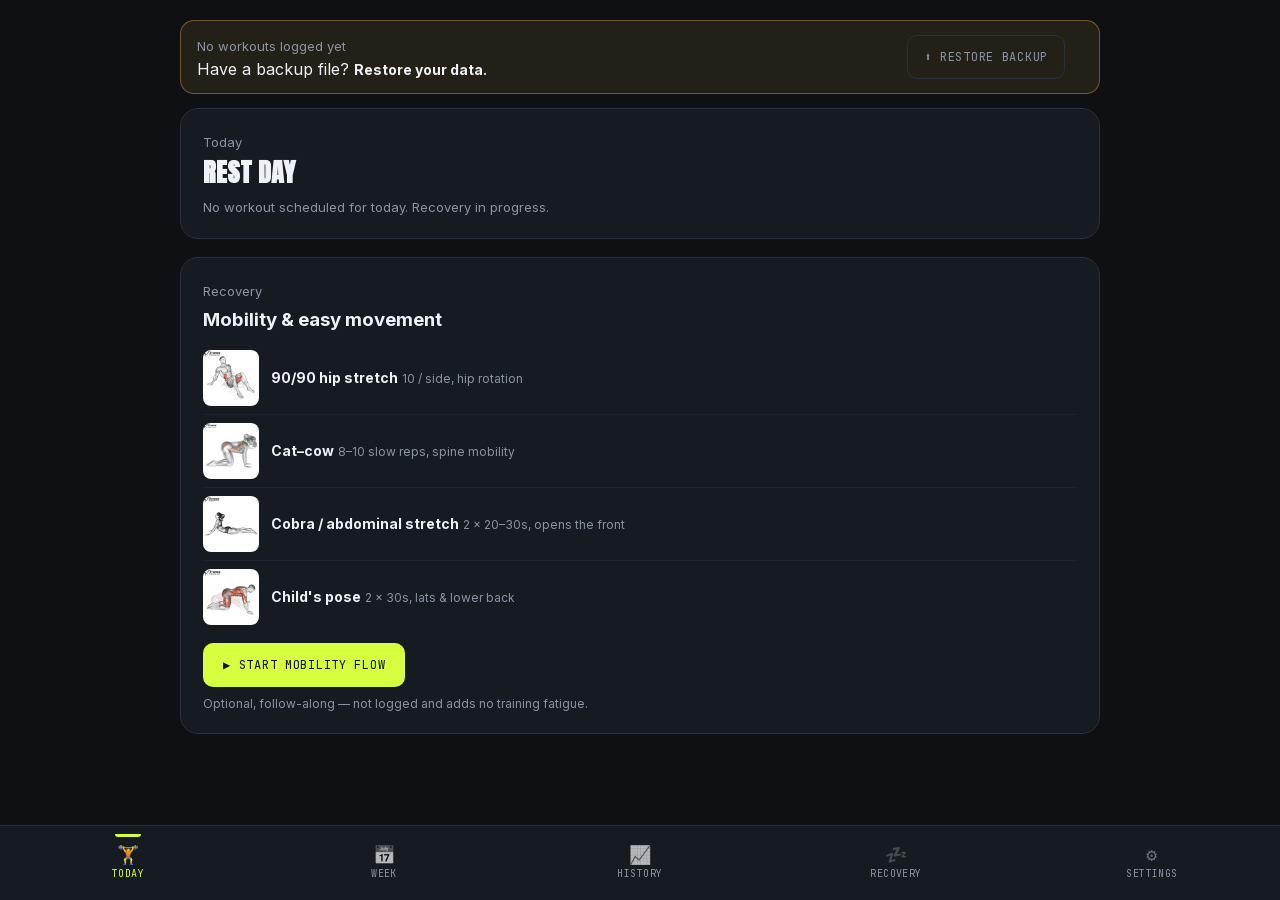
==== commit 62e3af30: "feat: Samsung S25 UI/UX pass — steppers, rest persistence, self-hosted fonts (app v1.12.0) Implement" ====
--- a/index.html
+++ b/index.html
@@ -2,18 +2,17 @@
 <html lang="en">
 <head>
 <meta charset="UTF-8">
-<meta name="viewport" content="width=device-width, initial-scale=1.0, viewport-fit=cover">
+<meta name="viewport" content="width=device-width, initial-scale=1.0, viewport-fit=cover, interactive-widget=resizes-content">
 <title>Lean Build</title>
 <link rel="manifest" href="manifest.json">
 <meta name="theme-color" content="#0e1014">
+<meta name="color-scheme" content="dark">
 <link rel="icon" href="icon-192.png">
 <link rel="apple-touch-icon" href="icon-192.png">
 <meta name="apple-mobile-web-app-capable" content="yes">
 <meta name="apple-mobile-web-app-status-bar-style" content="black-translucent">
 <meta name="apple-mobile-web-app-title" content="Lean Build">
-<link rel="preconnect" href="https://fonts.googleapis.com">
-<link rel="preconnect" href="https://fonts.gstatic.com" crossorigin>
-<link href="https://fonts.googleapis.com/css2?family=Anton&family=Inter:wght@400;500;600;700&family=JetBrains+Mono:wght@500;700&display=swap" rel="stylesheet">
+<link rel="stylesheet" href="css/fonts.css">
 <link rel="stylesheet" href="css/styles.css">
 <link rel="stylesheet" href="css/recovery.css">
 <link rel="stylesheet" href="css/settings.css">
@@ -21,12 +20,12 @@
 <body>
 <div class="wrap" id="view-root"></div>
 
-<button class="settings-gear" id="settings-gear-btn">⚙</button>
 <nav class="bottom-nav" id="bottom-nav">
-  <button data-tab="today">Today</button>
-  <button data-tab="week">Week</button>
-  <button data-tab="history">History</button>
-  <button data-tab="recovery">Recovery</button>
+  <button data-tab="today" aria-label="Today"><span class="nav-ico" aria-hidden="true">🏋</span><span class="nav-lbl">Today</span></button>
+  <button data-tab="week" aria-label="Week"><span class="nav-ico" aria-hidden="true">📅</span><span class="nav-lbl">Week</span></button>
+  <button data-tab="history" aria-label="History"><span class="nav-ico" aria-hidden="true">📈</span><span class="nav-lbl">History</span></button>
+  <button data-tab="recovery" aria-label="Recovery"><span class="nav-ico" aria-hidden="true">💤</span><span class="nav-lbl">Recovery</span></button>
+  <button data-tab="settings" aria-label="Settings"><span class="nav-ico" aria-hidden="true">⚙</span><span class="nav-lbl">Settings</span></button>
 </nav>
 
 <script type="module" src="js/app.js"></script>
--- a/css/fonts.css
+++ b/css/fonts.css
@@ -0,0 +1,28 @@
+/* Self-hosted fonts — subset to the latin range, served same-origin so the app
+   keeps its typography offline and on flaky networks (the service worker only
+   caches same-origin requests). Inter and JetBrains Mono ship as variable fonts,
+   so a single file covers each family's whole weight range. */
+@font-face {
+  font-family: 'Anton';
+  font-style: normal;
+  font-weight: 400;
+  font-display: swap;
+  src: url(../assets/fonts/anton.woff2) format('woff2');
+  unicode-range: U+0000-00FF, U+0131, U+0152-0153, U+02BB-02BC, U+02C6, U+02DA, U+02DC, U+0304, U+0308, U+0329, U+2000-206F, U+20AC, U+2122, U+2191, U+2193, U+2212, U+2215, U+FEFF, U+FFFD;
+}
+@font-face {
+  font-family: 'Inter';
+  font-style: normal;
+  font-weight: 100 900;
+  font-display: swap;
+  src: url(../assets/fonts/inter.woff2) format('woff2');
+  unicode-range: U+0000-00FF, U+0131, U+0152-0153, U+02BB-02BC, U+02C6, U+02DA, U+02DC, U+0304, U+0308, U+0329, U+2000-206F, U+20AC, U+2122, U+2191, U+2193, U+2212, U+2215, U+FEFF, U+FFFD;
+}
+@font-face {
+  font-family: 'JetBrains Mono';
+  font-style: normal;
+  font-weight: 100 800;
+  font-display: swap;
+  src: url(../assets/fonts/jetbrainsmono.woff2) format('woff2');
+  unicode-range: U+0000-00FF, U+0131, U+0152-0153, U+02BB-02BC, U+02C6, U+02DA, U+02DC, U+0304, U+0308, U+0329, U+2000-206F, U+20AC, U+2122, U+2191, U+2193, U+2212, U+2215, U+FEFF, U+FFFD;
+}
--- a/css/styles.css
+++ b/css/styles.css
@@ -12,9 +12,13 @@
   --legs:#c08bff;
   --core:#ffd24a;
   --cardio:#46d160;
+  color-scheme:dark;
 }
 *{box-sizing:border-box;margin:0;padding:0}
 html{scroll-behavior:smooth}
+/* Buttons: no long-press text-selection callout, no double-tap zoom, no blue tap
+   flash — matters during rapid one-handed Log tapping with sweaty hands. */
+button{touch-action:manipulation;-webkit-user-select:none;user-select:none;-webkit-tap-highlight-color:transparent}
 body{
   background:var(--bg);
   color:var(--ink);
@@ -22,6 +26,8 @@
   line-height:1.5;
   padding:0 16px 90px;
   -webkit-font-smoothing:antialiased;
+  /* Stop Android pull-to-refresh from reloading the app mid-workout. */
+  overscroll-behavior-y:contain;
 }
 .wrap{max-width:920px;margin:0 auto;padding-top:20px}
 
@@ -35,11 +41,21 @@
   z-index:50;
 }
 .bottom-nav button{
-  flex:1;background:transparent;border:none;color:var(--muted);
-  font-family:'JetBrains Mono',monospace;font-size:12px;letter-spacing:.06em;text-transform:uppercase;
-  padding:14px 4px;min-height:52px;cursor:pointer;transition:color .12s;
-}
+  position:relative;flex:1;background:transparent;border:none;color:var(--muted);
+  display:flex;flex-direction:column;align-items:center;gap:3px;
+  font-family:'JetBrains Mono',monospace;font-size:11px;letter-spacing:.04em;text-transform:uppercase;
+  padding:12px 2px;min-height:56px;cursor:pointer;transition:color .12s;
+}
+.bottom-nav .nav-ico{font-size:18px;line-height:1;filter:grayscale(1) opacity(.7);transition:filter .12s}
+.bottom-nav .nav-lbl{font-size:10px}
 .bottom-nav button.active{color:var(--accent)}
+.bottom-nav button.active .nav-ico{filter:none}
+/* Active-tab pill so the state reads under gym lighting and for colour-vision
+   deficits, not colour alone. */
+.bottom-nav button.active::before{
+  content:"";position:absolute;top:0;left:50%;transform:translateX(-50%);
+  width:26px;height:3px;border-radius:0 0 3px 3px;background:var(--accent);
+}
 
 /* CARD/DAY shared */
 .card{
@@ -132,7 +148,7 @@
 /* padding-right clears the fixed settings gear (top-right) so the ✕ End control
    never sits underneath it. */
 .exercise-flow-header{display:flex;align-items:center;justify-content:space-between;gap:10px;margin-bottom:10px;padding-right:46px}
-.exercise-flow-header .exercise-progress{margin-bottom:0}
+.exercise-flow-header .exercise-progress{margin-bottom:0;font-size:14px;color:var(--ink)}
 .exercise-back-btn{
   background:transparent;border:1px solid var(--line);border-radius:8px;
   color:var(--muted);font-family:'JetBrains Mono',monospace;font-size:12px;
@@ -147,26 +163,27 @@
   display:flex;align-items:center;gap:10px;padding:10px 0;border-bottom:1px solid var(--panel-2);
 }
 .set-row.done{opacity:.55}
-/* Active/edit entry row: two-line grid so Weight · Reps · RPE fit across the
-   phone width and the Log/Save button spans full-width below — no side-scroll,
-   and the action stays on-screen. */
+/* Active/edit entry row: stacked full-width fields, each weight/reps wrapped in a
+   big ± stepper so most sets log without opening the keyboard. Vertical stacking
+   trades cheap phone height for wide, sweaty-thumb-friendly tap targets. */
 .set-row.active{
-  display:grid;
-  grid-template-columns:1fr 1fr 1fr;
-  grid-template-areas:
-    "lbl lbl lbl"
-    "w   r   rpe"
-    "act act act";
-  gap:8px;align-items:end;
-  background:var(--panel-2);border-radius:10px;padding:12px;margin:6px 0;border-bottom:none;
-}
-.set-row.active > .set-label{grid-area:lbl;width:auto}
-.set-row.active > .input-group:nth-of-type(1){grid-area:w}
-.set-row.active > .input-group:nth-of-type(2){grid-area:r}
-.set-row.active > .input-group:nth-of-type(3){grid-area:rpe}
-.set-row.active > button{grid-area:act;width:100%;margin-top:2px}
-.set-row.active .set-input{width:100%}
-.set-row.active .set-input-rpe{max-width:none}
+  display:flex;flex-direction:column;gap:10px;
+  background:var(--panel-2);border-radius:12px;padding:14px;margin:8px 0;border-bottom:none;
+}
+.set-row.active > .set-label{width:auto;font-size:13px}
+.field-row{display:grid;grid-template-columns:74px 1fr;align-items:center;gap:10px}
+.field-row .input-label{margin:0}
+.field-row.rpe-field .set-input-rpe{max-width:130px;justify-self:start}
+.stepper{display:flex;align-items:stretch;gap:8px}
+.step-btn{
+  flex:0 0 auto;min-width:52px;min-height:52px;border-radius:10px;
+  background:var(--bg);border:1px solid var(--line);color:var(--ink);
+  font-size:26px;line-height:1;cursor:pointer;display:grid;place-items:center;
+}
+.step-btn:active{background:var(--panel);border-color:var(--accent)}
+.stepper .set-input{flex:1;width:auto;min-width:0;text-align:center;font-size:20px}
+.set-row.active > button{width:100%;margin-top:2px}
+.repeat-hint{font-size:12px;margin:-2px 0 2px;line-height:1.4}
 .set-label{font-family:'JetBrains Mono',monospace;font-size:12px;color:var(--accent-dim);width:56px;flex-shrink:0}
 .set-input{
   width:84px;background:var(--bg);border:1px solid var(--line);border-radius:7px;
@@ -180,7 +197,8 @@
   background:var(--panel-2);border:1px dashed var(--line);border-radius:12px;padding:14px 18px;margin:12px 0;
   position:sticky;top:8px;z-index:30;box-shadow:0 6px 18px rgba(0,0,0,.35);
 }
-.rest-timer .time{font-family:'JetBrains Mono',monospace;font-size:24px;color:var(--accent)}
+.rest-timer .time{font-family:'JetBrains Mono',monospace;font-size:48px;font-weight:700;line-height:1;color:var(--accent);font-variant-numeric:tabular-nums}
+.rest-timer .rest-timer-label{flex-shrink:0}
 
 /* WORKOUT TIMER (cardio HIIT / duration countdown) */
 .workout-timer{
@@ -188,7 +206,7 @@
   background:var(--panel-2);border:1px dashed var(--cardio);border-radius:12px;padding:16px 18px;margin:12px 0;
 }
 .workout-timer-phase{font-family:'JetBrains Mono',monospace;font-size:13px;letter-spacing:0.04em;text-transform:uppercase;color:var(--cardio)}
-.workout-timer-clock{font-family:'JetBrains Mono',monospace;font-size:32px;color:var(--ink)}
+.workout-timer-clock{font-family:'JetBrains Mono',monospace;font-size:56px;font-weight:700;line-height:1;color:var(--ink);font-variant-numeric:tabular-nums}
 .workout-timer-actions{display:flex;gap:10px}
 
 /* WEEK GRID */
@@ -221,7 +239,7 @@
   .wrap{padding-top:14px}
 }
 .input-group{display:flex;flex-direction:column;gap:3px}
-.input-label{font-family:'JetBrains Mono',monospace;font-size:10px;color:var(--muted);text-transform:uppercase;letter-spacing:.05em}
+.input-label{font-family:'JetBrains Mono',monospace;font-size:12px;color:var(--muted);text-transform:uppercase;letter-spacing:.05em}
 
 .exercise-gif{width:auto;max-width:100%;max-height:150px;object-fit:contain;border-radius:12px;margin:8px auto;display:block}
 
@@ -276,7 +294,10 @@
   font-size:12px;color:var(--pull);background:rgba(74,176,255,.1);
   border:1px solid rgba(74,176,255,.3);padding:6px 10px;border-radius:8px;margin-bottom:6px;text-align:center;
 }
-.ss-progress{font-family:'JetBrains Mono',monospace;font-size:12px;margin-bottom:10px;text-align:center}
+.ss-progress{font-family:'JetBrains Mono',monospace;font-size:14px;margin-bottom:10px;text-align:center}
+/* In-superset swap control */
+.ss-swap-slot:not(:empty){margin:8px 0 2px}
+.ss-swap .swap-toggle{margin-bottom:0}
 .ss-progress strong{color:var(--ink)}
 .ss-panel{border:1px solid var(--line);border-radius:12px;padding:10px 12px;margin:8px 0;opacity:.7;transition:opacity .15s,border-color .15s}
 .ss-panel.ss-active{opacity:1;border-color:var(--pull);background:rgba(74,176,255,.04)}
@@ -450,7 +471,7 @@
   position:absolute;top:-2px;bottom:-2px;width:2px;
   background:rgba(255,255,255,.55);border-radius:1px;pointer-events:none;
 }
-.volume-range{font-size:10px;flex-shrink:0;white-space:nowrap;margin-left:2px}
+.volume-range{font-size:11px;flex-shrink:0;white-space:nowrap;margin-left:2px}
 
 /* ── v1.11.0 additions ──────────────────────────────────────────────── */
 
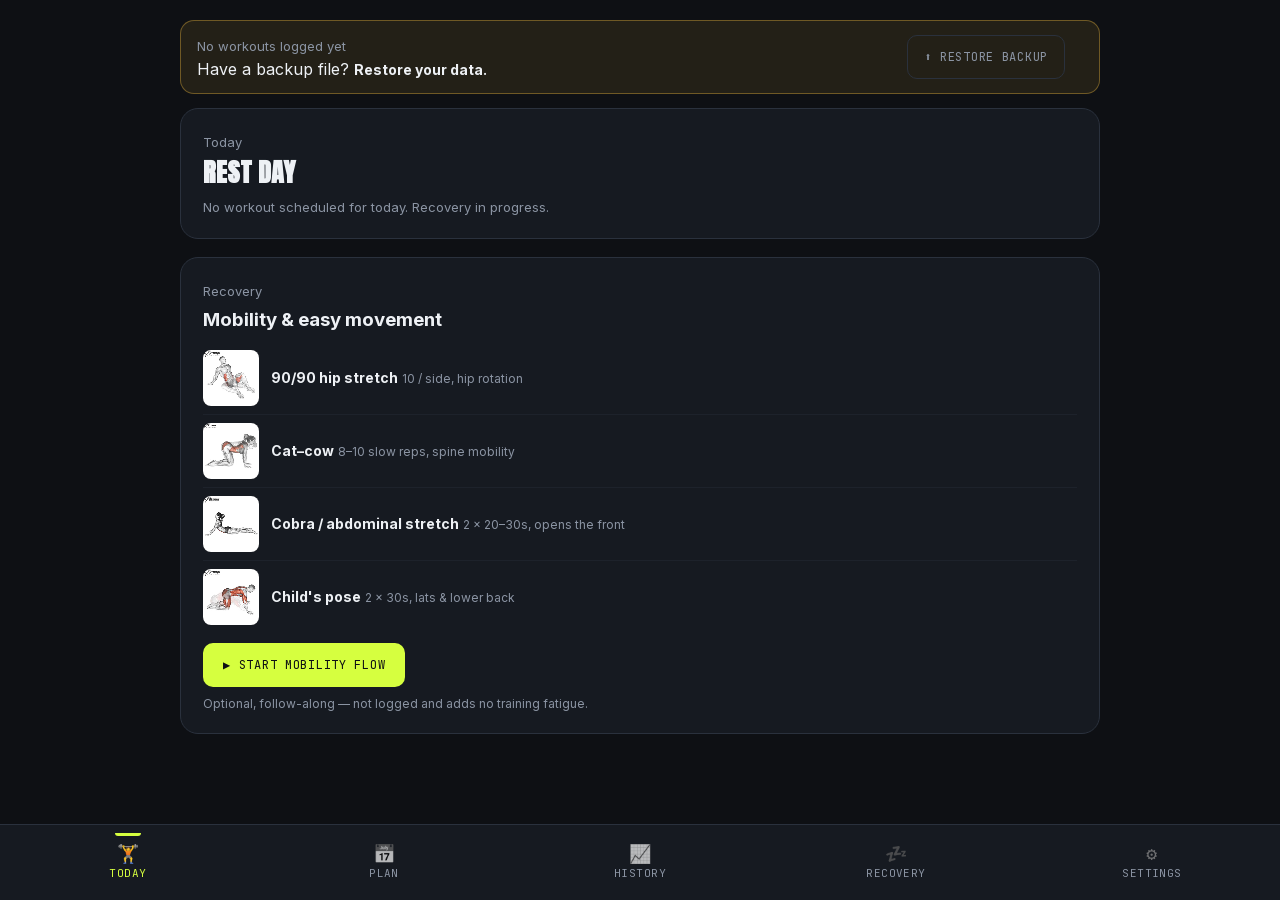
==== commit f6d8c6f7: "feat: promote Exercises/Routines/Schedule to a new Plan tab (app v1.17.0) The three program-building" ====
--- a/index.html
+++ b/index.html
@@ -22,7 +22,7 @@
 
 <nav class="bottom-nav" id="bottom-nav">
   <button data-tab="today" aria-label="Today"><span class="nav-ico" aria-hidden="true">🏋</span><span class="nav-lbl">Today</span></button>
-  <button data-tab="week" aria-label="Week"><span class="nav-ico" aria-hidden="true">📅</span><span class="nav-lbl">Week</span></button>
+  <button data-tab="plan" aria-label="Plan"><span class="nav-ico" aria-hidden="true">📅</span><span class="nav-lbl">Plan</span></button>
   <button data-tab="history" aria-label="History"><span class="nav-ico" aria-hidden="true">📈</span><span class="nav-lbl">History</span></button>
   <button data-tab="recovery" aria-label="Recovery"><span class="nav-ico" aria-hidden="true">💤</span><span class="nav-lbl">Recovery</span></button>
   <button data-tab="settings" aria-label="Settings"><span class="nav-ico" aria-hidden="true">⚙</span><span class="nav-lbl">Settings</span></button>
--- a/css/styles.css
+++ b/css/styles.css
@@ -12,6 +12,11 @@
   --legs:#c08bff;
   --core:#ffd24a;
   --cardio:#46d160;
+  /* Height of the fixed bottom nav (content + safe-area). app.js measures the
+     real rendered height on load/resize and overwrites this; the fallback here
+     just needs to be a close over-estimate so sticky content never tucks under
+     the nav before the measurement runs. */
+  --nav-h:76px;
   color-scheme:dark;
 }
 *{box-sizing:border-box;margin:0;padding:0}
@@ -29,7 +34,10 @@
   /* Stop Android pull-to-refresh from reloading the app mid-workout. */
   overscroll-behavior-y:contain;
 }
-.wrap{max-width:920px;margin:0 auto;padding-top:20px}
+/* padding-top clears the device status bar / punch-hole camera when the PWA runs
+   fullscreen with viewport-fit=cover (e.g. installed on a Galaxy S25), where
+   content would otherwise slide under the translucent status bar. */
+.wrap{max-width:920px;margin:0 auto;padding-top:calc(20px + env(safe-area-inset-top))}
 
 /* BOTTOM NAV */
 .bottom-nav{
@@ -47,7 +55,7 @@
   padding:12px 2px;min-height:56px;cursor:pointer;transition:color .12s;
 }
 .bottom-nav .nav-ico{font-size:18px;line-height:1;filter:grayscale(1) opacity(.7);transition:filter .12s}
-.bottom-nav .nav-lbl{font-size:10px}
+.bottom-nav .nav-lbl{font-size:11px}
 .bottom-nav button.active{color:var(--accent)}
 .bottom-nav button.active .nav-ico{filter:none}
 /* Active-tab pill so the state reads under gym lighting and for colour-vision
@@ -99,7 +107,7 @@
 /* History log — edit date/time */
 .session-edit{display:inline-flex;flex-wrap:wrap;align-items:center;gap:6px;margin-top:4px}
 .session-edit .set-input{font-size:12px;padding:4px 6px}
-.session-edit-btn{margin-left:6px;padding:2px 6px;font-size:12px;line-height:1}
+.session-edit-btn{margin-left:6px;padding:2px 10px;min-height:44px;font-size:14px;line-height:1}
 
 /* Progression hint (exercise card) */
 .progression-hint{
@@ -145,14 +153,15 @@
 
 /* EXERCISE CARD (flow) */
 .exercise-progress{font-family:'JetBrains Mono',monospace;font-size:12px;color:var(--muted);margin-bottom:10px}
-/* padding-right clears the fixed settings gear (top-right) so the ✕ End control
-   never sits underneath it. */
-.exercise-flow-header{display:flex;align-items:center;justify-content:space-between;gap:10px;margin-bottom:10px;padding-right:46px}
+/* Settings moved off the floating top-right gear to a bottom-nav tab, so the
+   workout header no longer needs to reserve space for it — the ✕ End control
+   uses the full width. */
+.exercise-flow-header{display:flex;align-items:center;justify-content:space-between;gap:10px;margin-bottom:10px}
 .exercise-flow-header .exercise-progress{margin-bottom:0;font-size:14px;color:var(--ink)}
 .exercise-back-btn{
   background:transparent;border:1px solid var(--line);border-radius:8px;
   color:var(--muted);font-family:'JetBrains Mono',monospace;font-size:12px;
-  padding:9px 12px;min-height:40px;cursor:pointer;white-space:nowrap;
+  padding:9px 14px;min-height:44px;cursor:pointer;white-space:nowrap;
 }
 .exercise-back-btn:hover{color:var(--ink);border-color:var(--muted)}
 .set-row.done.editable{opacity:.75;cursor:pointer}
@@ -167,22 +176,43 @@
    big ± stepper so most sets log without opening the keyboard. Vertical stacking
    trades cheap phone height for wide, sweaty-thumb-friendly tap targets. */
 .set-row.active{
-  display:flex;flex-direction:column;gap:10px;
+  display:flex;flex-direction:column;align-items:stretch;gap:10px;
   background:var(--panel-2);border-radius:12px;padding:14px;margin:8px 0;border-bottom:none;
 }
 .set-row.active > .set-label{width:auto;font-size:13px}
-.field-row{display:grid;grid-template-columns:74px 1fr;align-items:center;gap:10px}
+/* Label above, stepper below, full width — stacked instead of a fixed-column
+   grid. A grid/flex item defaults to min-width:auto, so a "74px label + 1fr
+   stepper" row refused to shrink the stepper below its own min-content width
+   (two 52px buttons + input) and overflowed narrow phones; stacking removes
+   the horizontal constraint entirely. */
+.field-row{display:flex;flex-direction:column;gap:6px;min-width:0}
 .field-row .input-label{margin:0}
-.field-row.rpe-field .set-input-rpe{max-width:130px;justify-self:start}
-.stepper{display:flex;align-items:stretch;gap:8px}
+.stepper{display:flex;align-items:stretch;gap:6px;width:100%;min-width:0}
 .step-btn{
-  flex:0 0 auto;min-width:52px;min-height:52px;border-radius:10px;
+  flex:0 0 46px;min-width:46px;min-height:46px;border-radius:10px;
   background:var(--bg);border:1px solid var(--line);color:var(--ink);
-  font-size:26px;line-height:1;cursor:pointer;display:grid;place-items:center;
+  font-size:22px;line-height:1;cursor:pointer;display:grid;place-items:center;
 }
 .step-btn:active{background:var(--panel);border-color:var(--accent)}
-.stepper .set-input{flex:1;width:auto;min-width:0;text-align:center;font-size:20px}
+/* flex-basis 0 (not auto/84px) so the input grows from nothing instead of
+   demanding its own min-content width — the actual overflow fix. */
+.stepper .set-input{flex:1 1 0;width:0;min-width:4ch;text-align:center;font-size:18px;padding-left:4px;padding-right:4px}
+/* Hide native number-input spinner arrows inside a stepper — they duplicate
+   our ± buttons and were adding to the element's min-content width. */
+.stepper .set-input::-webkit-outer-spin-button,
+.stepper .set-input::-webkit-inner-spin-button{-webkit-appearance:none;margin:0}
+.stepper .set-input{-moz-appearance:textfield;appearance:textfield}
 .set-row.active > button{width:100%;margin-top:2px}
+/* Keep the active set's inputs + Log button within thumb reach on a tall phone:
+   pin the single-card entry row just above the bottom nav while the rest of the
+   set list scrolls past (mirrors the sticky rest timer at the top). Scoped to
+   #exercise-dynamic — the superset card renders two entry panels and a blanket
+   rule would stack two sticky rows. Sticky only engages once content overflows,
+   so short exercises are unaffected. */
+#exercise-dynamic .set-row.active{
+  position:sticky;bottom:calc(var(--nav-h) + 4px);z-index:20;
+  box-shadow:0 -4px 16px rgba(0,0,0,.4);
+}
 .repeat-hint{font-size:12px;margin:-2px 0 2px;line-height:1.4}
 .set-label{font-family:'JetBrains Mono',monospace;font-size:12px;color:var(--accent-dim);width:56px;flex-shrink:0}
 .set-input{
@@ -222,11 +252,18 @@
 .week-item.is-rest .week-item-main{cursor:default}
 .week-ex-list{margin:10px 0 0 0;padding-left:20px;display:grid;gap:4px}
 .week-ex-list li{font-size:13px;color:var(--muted)}
+/* Subtle reveal when a day is expanded. The list is freshly rendered on toggle,
+   so this fires on mount; the ▲/▼ marker also nudges. Neutralised under the
+   global reduce-motion rule. */
+.week-readiness,.week-ex-list{animation:week-expand .18s ease}
+@keyframes week-expand{from{opacity:0;transform:translateY(-4px)}to{opacity:1;transform:none}}
+.week-item .status{transition:transform .15s ease}
+.week-item.is-open .status{transform:rotate(180deg)}
 
 /* HISTORY */
 .history-toggle{display:flex;gap:8px;margin-bottom:16px}
 .history-toggle button{
-  flex:1;padding:10px;border-radius:10px;border:1px solid var(--line);background:var(--panel);
+  flex:1;padding:12px;min-height:44px;border-radius:10px;border:1px solid var(--line);background:var(--panel);
   color:var(--muted);font-family:'JetBrains Mono',monospace;font-size:12px;text-transform:uppercase;cursor:pointer;
 }
 .history-toggle button.active{color:var(--accent);border-color:var(--accent)}
@@ -236,12 +273,31 @@
 .chart-svg{width:100%;height:220px;background:var(--panel);border:1px solid var(--line);border-radius:14px}
 
 @media(max-width:680px){
-  .wrap{padding-top:14px}
+  .wrap{padding-top:calc(14px + env(safe-area-inset-top))}
 }
 .input-group{display:flex;flex-direction:column;gap:3px}
 .input-label{font-family:'JetBrains Mono',monospace;font-size:12px;color:var(--muted);text-transform:uppercase;letter-spacing:.05em}
 
 .exercise-gif{width:auto;max-width:100%;max-height:150px;object-fit:contain;border-radius:12px;margin:8px auto;display:block}
+/* Give the demo more room on tall phones (e.g. Galaxy S25, ~832 CSS px) where
+   there's slack below the active-set row; short screens keep the compact size. */
+@media (min-height:800px){
+  .exercise-gif{max-height:190px}
+  .mobility-flow-gif{max-height:260px}
+}
+/* Demo media with a visible zoom affordance. The whole media is already
+   tap-to-zoom (gif-lightbox.js), but on touch there's no cursor to hint it, so
+   the big in-card demos wrap in a shrink-to-fit container with a corner badge. */
+.demo-media-wrap{position:relative;width:max-content;max-width:100%;margin:8px auto}
+.demo-media-wrap > .exercise-gif,
+.demo-media-wrap > .mobility-flow-gif{margin:0}
+.demo-zoom-badge{
+  position:absolute;top:8px;right:8px;width:28px;height:28px;border-radius:9px;
+  display:flex;align-items:center;justify-content:center;font-size:14px;line-height:1;
+  color:var(--ink);background:rgba(6,8,12,.62);
+  -webkit-backdrop-filter:blur(3px);backdrop-filter:blur(3px);
+  pointer-events:none;
+}
 
 /* Warm-up ramp + e1RM coaching (exercise card) */
 .warmup-block{
@@ -254,8 +310,8 @@
 .warmup-arrow{color:var(--muted);font-size:12px}
 .coach-e1rm{margin-top:8px;font-size:12px;color:var(--muted);font-family:'JetBrains Mono',monospace}
 
-/* RPE input + tag (exercise card) */
-.set-input-rpe{max-width:64px}
+/* RPE input + tag (exercise card). RPE now sits in a full-width stepper like
+   weight/reps (see .stepper .set-input), so no separate width cap here. */
 .set-rpe{color:var(--core);font-family:'JetBrains Mono',monospace;font-size:12px}
 
 /* Adaptive readiness suggestion (today) */
@@ -368,7 +424,7 @@
 .exercise-end-btn{
   background:transparent;border:1px solid var(--line);border-radius:8px;
   color:var(--muted);font-family:'JetBrains Mono',monospace;font-size:12px;
-  padding:9px 12px;min-height:40px;cursor:pointer;white-space:nowrap;
+  padding:9px 14px;min-height:44px;cursor:pointer;white-space:nowrap;
 }
 .exercise-end-btn:hover{color:#e0553a;border-color:#e0553a}
 .end-prompt-actions{display:flex;flex-direction:column;gap:10px;margin-top:8px}
@@ -400,7 +456,7 @@
 
 /* Keep the primary set/superset action reachable above the fixed nav. */
 #complete-exercise-btn, #ss-complete-btn{
-  position:sticky;bottom:calc(70px + env(safe-area-inset-bottom));z-index:20;width:100%;
+  position:sticky;bottom:calc(var(--nav-h) + 4px);z-index:20;width:100%;
 }
 
 /* Form cue + prescribed-effort target (exercise & superset cards) */
@@ -500,7 +556,7 @@
   border-radius:8px;padding:8px 11px;margin:8px 0 4px;
 }
 .weight-rec strong{font-family:'JetBrains Mono',monospace;color:var(--cardio);font-size:14px}
-.weight-rec-label{font-family:'JetBrains Mono',monospace;font-size:10px;text-transform:uppercase;letter-spacing:.06em;color:var(--muted)}
+.weight-rec-label{font-family:'JetBrains Mono',monospace;font-size:11px;text-transform:uppercase;letter-spacing:.06em;color:var(--muted)}
 .weight-rec-note{font-size:11px;color:var(--muted)}
 
 /* Finish Early: a distinct, opaque button so it never reads as the accent Log
@@ -538,3 +594,14 @@
   font-family:'JetBrains Mono',monospace;font-size:12px;letter-spacing:.05em;
   text-transform:uppercase;color:var(--muted);
 }
+
+/* Respect the OS "reduce motion" preference: neutralise CSS animations,
+   transitions and smooth scrolling. Demo playback is handled in JS: demo-media.js
+   drops autoplay under reduce-motion so the (now video, not GIF) demo holds on
+   its first frame instead of looping. */
+@media (prefers-reduced-motion: reduce){
+  *,*::before,*::after{
+    animation-duration:.001ms !important;animation-iteration-count:1 !important;
+    transition-duration:.001ms !important;scroll-behavior:auto !important;
+  }
+}
--- a/css/recovery.css
+++ b/css/recovery.css
@@ -28,12 +28,19 @@
 .muscle-legend { grid-template-columns: 1fr }
 .muscle-name { flex: 1 }
 .muscle-status { margin-left: 0 }
-.muscle-window { font-family: 'JetBrains Mono', monospace; font-size: 11px; color: var(--muted); min-width: 34px; text-align: right }
-.muscle-tune { display: inline-flex; gap: 5px; flex-shrink: 0 }
+.muscle-window { font-family: 'JetBrains Mono', monospace; font-size: 12px; color: var(--muted); min-width: 40px; text-align: right; border-radius: 5px }
+/* Brief highlight on the window value that just changed, so a + / − tap gives
+   visible confirmation of what it did. Neutralised under reduce-motion. */
+.muscle-window.just-tuned { animation: tune-pulse .55s ease }
+@keyframes tune-pulse {
+  0% { color: var(--accent); background: rgba(214, 255, 63, .22) }
+  100% { color: var(--muted); background: transparent }
+}
+.muscle-tune { display: inline-flex; gap: 6px; flex-shrink: 0 }
 .tune-btn {
-  width: 26px; height: 26px; border-radius: 6px; padding: 0;
+  width: 40px; height: 44px; border-radius: 8px; padding: 0;
   border: 1px solid var(--line); background: var(--bg); color: var(--ink);
-  font-size: 15px; line-height: 1; cursor: pointer;
+  font-size: 18px; line-height: 1; cursor: pointer;
 }
 .tune-btn:hover { border-color: var(--accent); color: var(--accent) }
 .tune-btn:active { transform: scale(0.92) }
--- a/css/settings.css
+++ b/css/settings.css
@@ -26,13 +26,13 @@
 .settings-back, .settings-reset {
   background: transparent; border: 1px solid var(--line); color: var(--muted);
   font-family: 'JetBrains Mono', monospace; font-size: 11px; text-transform: uppercase;
-  padding: 7px 12px; border-radius: 8px; cursor: pointer;
+  padding: 10px 14px; min-height: 44px; border-radius: 8px; cursor: pointer;
 }
 .settings-tabs {
   display: flex; gap: 6px; margin-bottom: 16px; overflow-x: auto;
 }
 .settings-tabs button {
-  flex-shrink: 0; padding: 8px 12px; border-radius: 8px; border: 1px solid var(--line);
+  flex-shrink: 0; padding: 10px 14px; min-height: 44px; border-radius: 8px; border: 1px solid var(--line);
   background: var(--panel); color: var(--muted);
   font-family: 'JetBrains Mono', monospace; font-size: 11px; text-transform: uppercase; cursor: pointer;
 }
@@ -54,7 +54,7 @@
 }
 .settings-ex-name { font-size: 13px; font-weight: 600; margin-bottom: 8px; display: block }
 .settings-ex-controls { display: flex; align-items: center; gap: 8px; flex-wrap: wrap }
-.btn-icon { background: transparent; border: 1px solid var(--line); border-radius: 6px; padding: 9px 10px; min-width: 40px; min-height: 40px; cursor: pointer; font-size: 14px }
+.btn-icon { background: transparent; border: 1px solid var(--line); border-radius: 6px; padding: 9px 12px; min-width: 44px; min-height: 44px; cursor: pointer; font-size: 14px }
 .btn-icon.danger { color: var(--push); border-color: var(--push) }
 .settings-gif-row { background: var(--panel); border: 1px solid var(--line); border-radius: 10px; padding: 12px 14px; margin-bottom: 8px }
 .settings-gif-input { width: 100%; margin-top: 8px; font-size: 11px }
@@ -101,7 +101,7 @@
 }
 .ex-muscle-tag {
   font-family: 'JetBrains Mono', monospace;
-  font-size: 10px;
+  font-size: 11px;
   text-transform: uppercase;
   letter-spacing: .5px;
   color: var(--accent);
@@ -109,6 +109,13 @@
   border-radius: 5px;
   padding: 2px 6px;
 }
+/* Intentionally-accessory movement (has muscles, but nothing as a prime mover —
+   e.g. the pullover, the treadmill work). Neutral, NOT the dashed alarm style,
+   which is reserved for exercises whose muscle map is genuinely unset. */
+.ex-muscle-tag.is-accessory {
+  color: var(--muted);
+  background: rgba(139, 148, 163, .12);
+}
 .ex-muscle-tag.is-empty {
   color: var(--muted);
   background: transparent;
@@ -132,7 +139,8 @@
   background: var(--panel);
   border: 1px solid var(--line);
   border-radius: 999px;
-  padding: 5px 11px;
+  padding: 8px 13px;
+  min-height: 40px;
   cursor: pointer;
   white-space: nowrap;
 }
@@ -146,7 +154,7 @@
   border-color: var(--accent);
 }
 .ex-filter-count {
-  font-size: 10px;
+  font-size: 11px;
   opacity: .7;
 }
 .settings-ex-card-chevron {
@@ -371,7 +379,7 @@
   align-items: center;
   gap: 5px;
   font-family: 'JetBrains Mono', monospace;
-  font-size: 10px;
+  font-size: 11px;
   color: #9ca3af;
 }
 .atlas-role-dot {
@@ -402,3 +410,34 @@
 }
 .settings-update .btn-data { width: auto; min-width: 180px; }
 .settings-update-status { font-size: 11px; min-height: 14px; }
+
+/* Small explanatory paragraph under a section label (Settings + Plan). */
+.settings-help {
+  font-size: 12px; color: var(--muted); line-height: 1.5;
+  margin: -4px 0 12px;
+}
+
+/* ─── Plan tab ──────────────────────────────────────────────────────────────
+   The program-building surface (Schedule / Routines / Exercises). Reuses the
+   settings-tabs, settings-ex-card, routine-card and ex-filter styling; only the
+   header, full-width sub-tabs, and the inline schedule day-picker are new. */
+.plan-view { min-height: 100vh; padding-bottom: 80px }
+.plan-header {
+  display: flex; align-items: baseline; gap: 10px; flex-wrap: wrap;
+  padding: 14px 0 12px; margin-bottom: 12px;
+  border-bottom: 1px solid var(--line);
+}
+.plan-title { font-family: 'Anton', sans-serif; font-size: 22px; text-transform: uppercase; letter-spacing: .01em }
+.plan-subtitle { font-size: 12px; color: var(--muted) }
+
+/* Top-level sub-tabs read better filling the width than left-clustered. */
+.plan-tabs button { flex: 1 1 0 }
+
+.plan-hint {
+  font-size: 12px; color: var(--muted); line-height: 1.5; margin: 0 0 14px;
+}
+
+/* Inline routine picker inside each Schedule day card. */
+.plan-day-picker { margin-top: 10px }
+.plan-day-select { width: 100% }
+.week-item.is-rest .plan-day-picker { margin-top: 8px }
